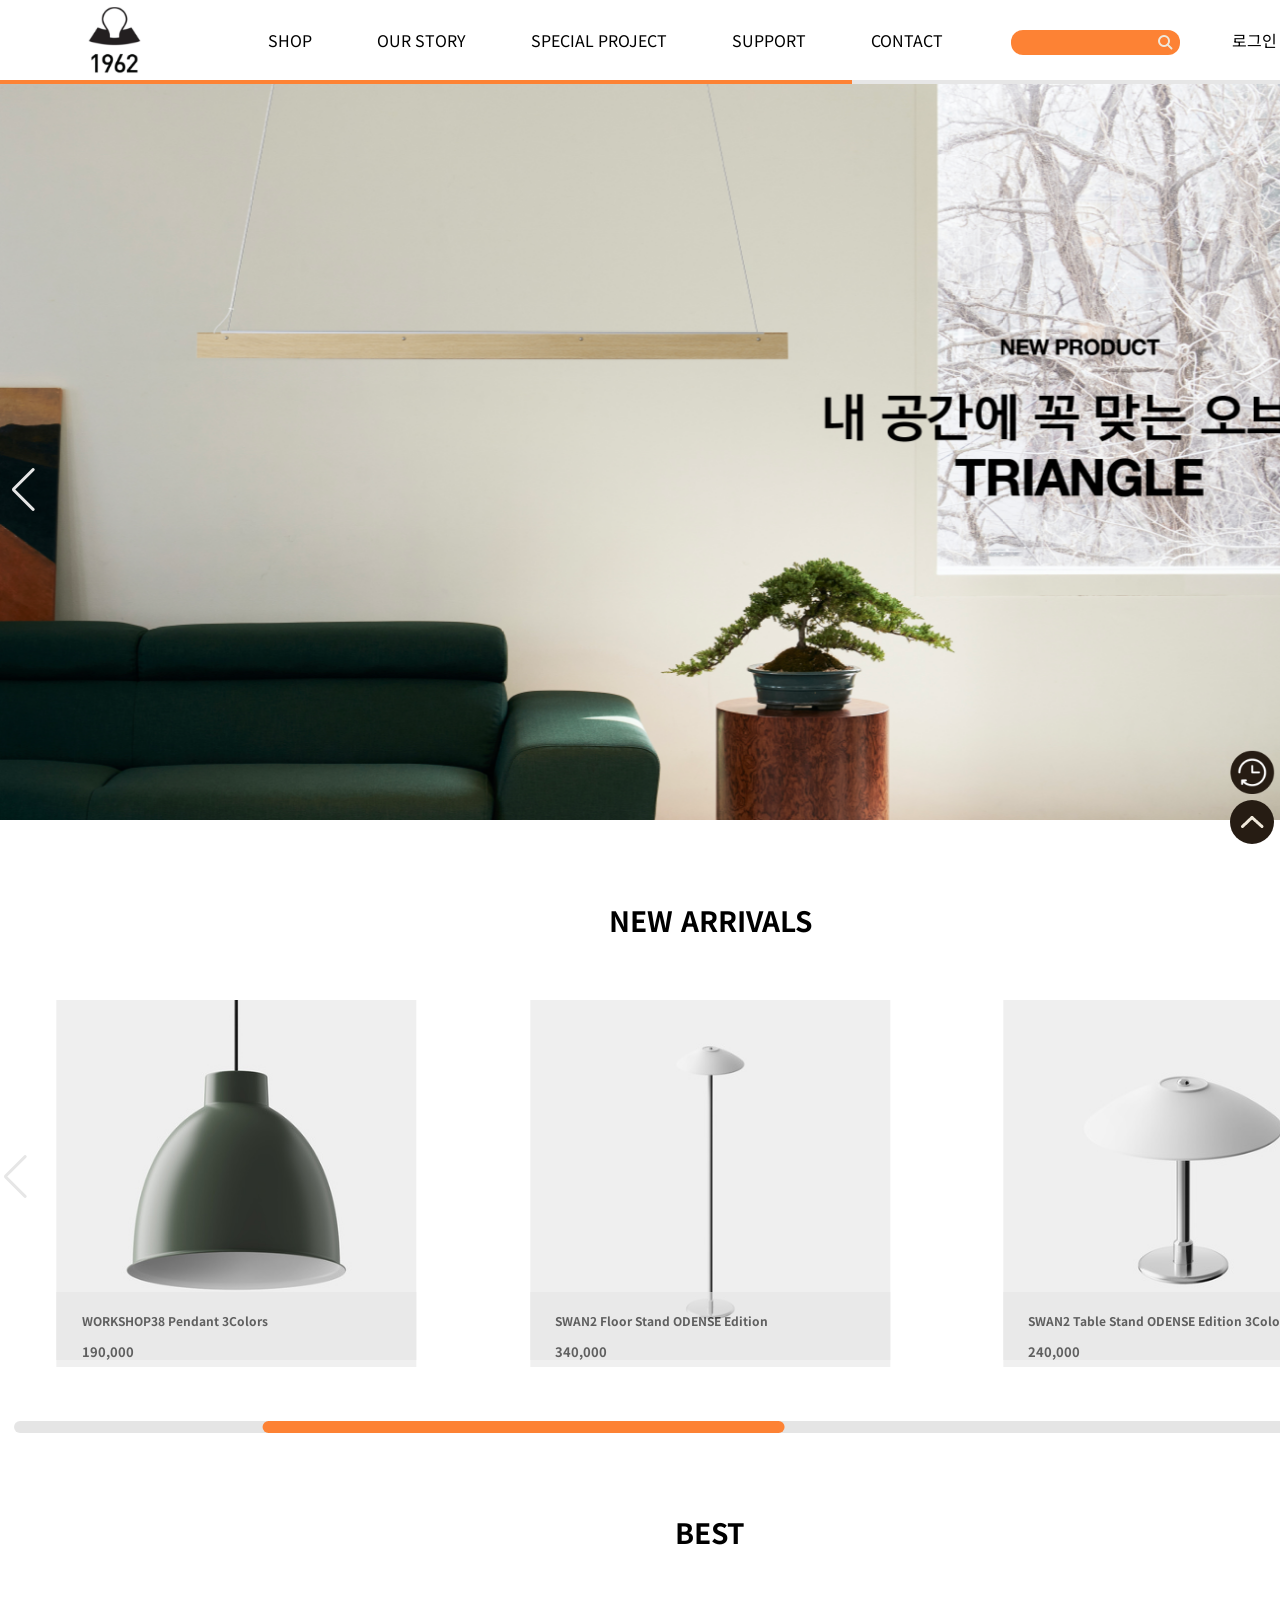
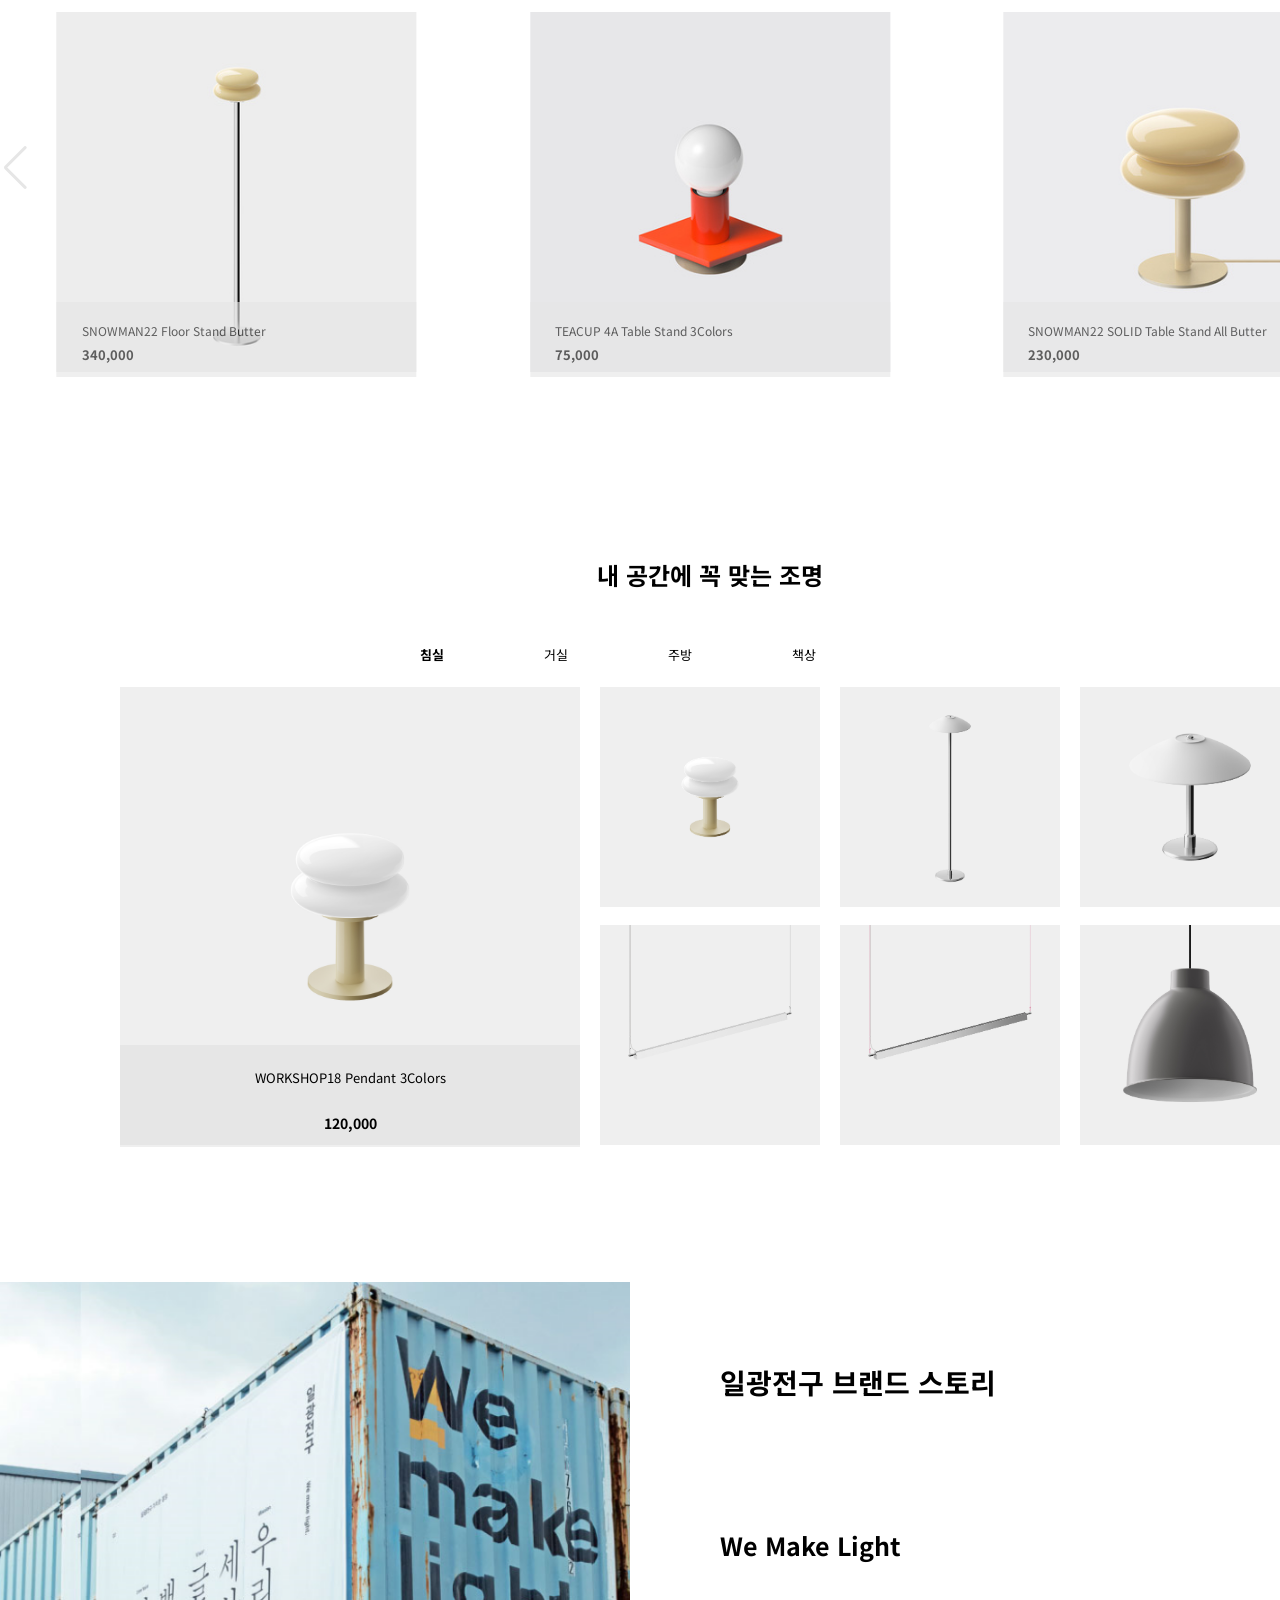
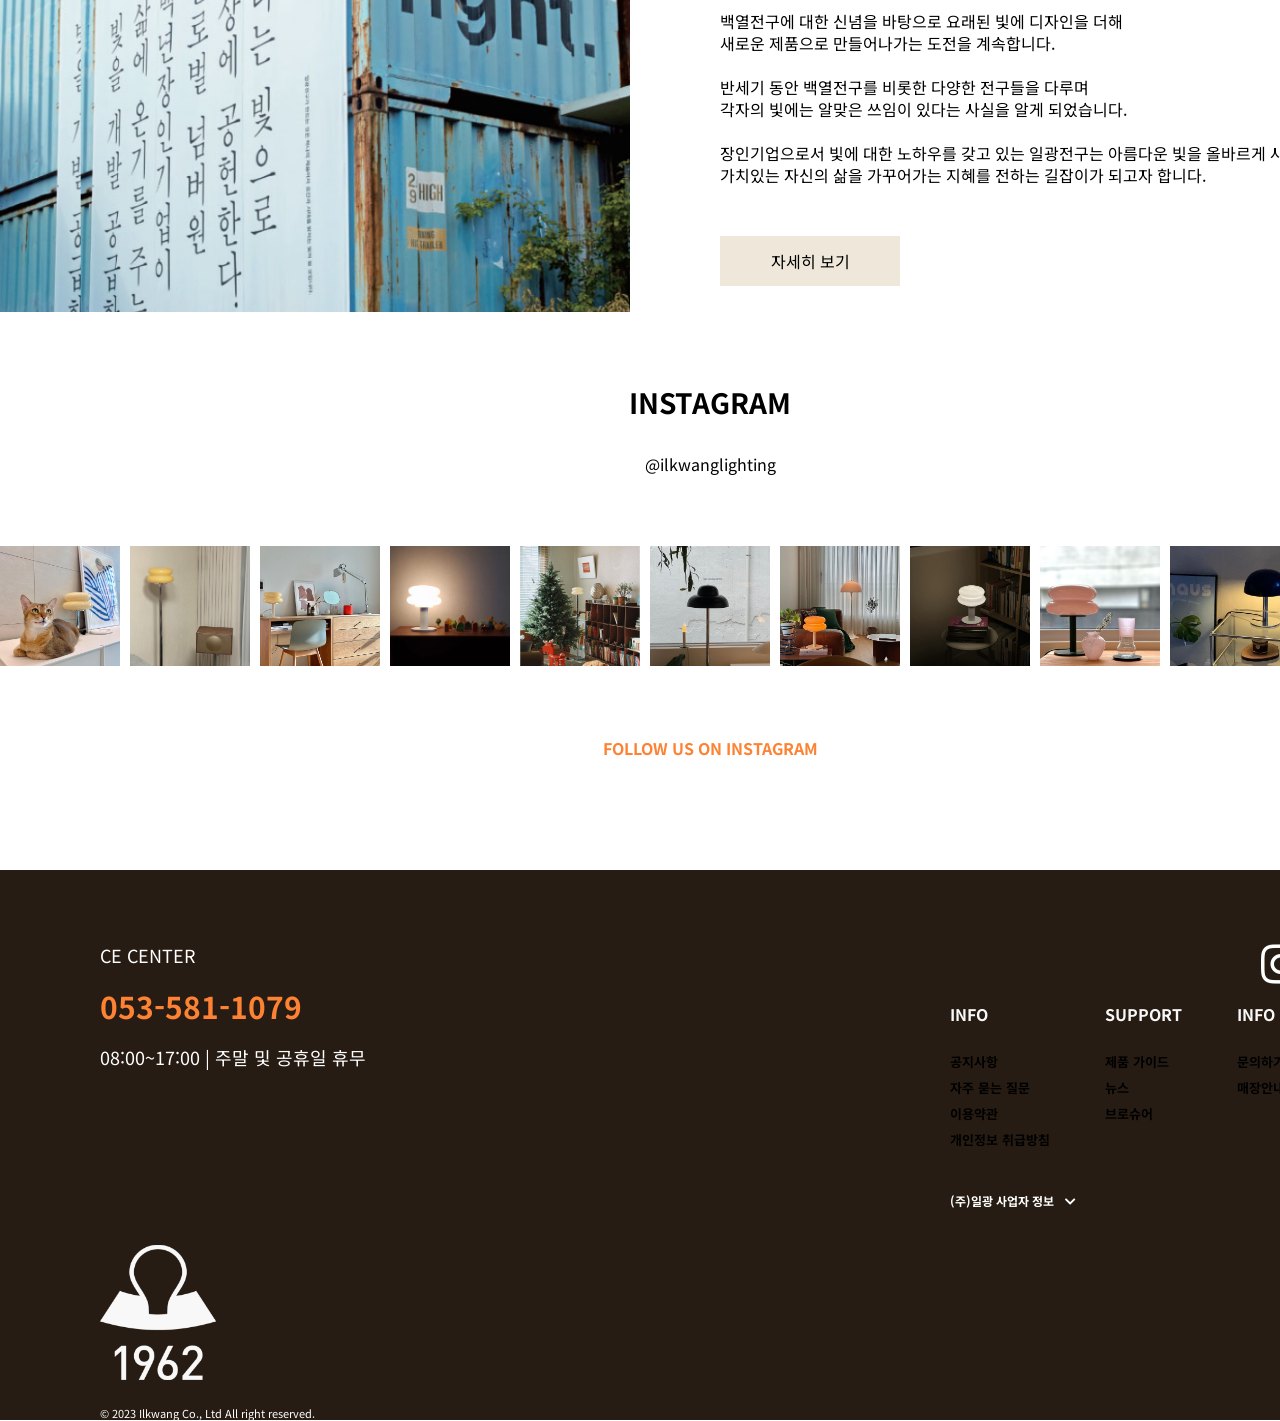
==== index.html @ 8e86c4be "23/05/24" ====
<!DOCTYPE html>
<html lang="ko">
  <head>
    <meta charset="UTF-8" />
    <meta http-equiv="X-UA-Compatible" content="IE=edge" />
    <meta name="viewport" content="width=device-width, initial-scale=1.0" />
    <title>일광전구 - 메인</title>
    <link
      rel="shortcut icon"
      href="./images/logo_favicon.png"
      type="image/x-icon"
    />
    <script src="./js/jquery-3.6.4.min.js"></script>
    <link rel="stylesheet" href="./scss/main.css" />
    <link
      rel="stylesheet"
      href="https://cdnjs.cloudflare.com/ajax/libs/font-awesome/5.9.0/css/all.min.css"
    />
    <link rel="preconnect" href="https://fonts.googleapis.com" />
    <link rel="preconnect" href="https://fonts.gstatic.com" crossorigin />
    <link rel="preconnect" href="https://fonts.googleapis.com" />
    <link rel="preconnect" href="https://fonts.gstatic.com" crossorigin />
    <link
      href="https://fonts.googleapis.com/css2?family=Noto+Sans+KR:wght@100;300;400;500;700;900&family=Noto+Serif:ital,wght@0,400;0,700;1,400;1,700&family=Poppins:ital,wght@0,100;0,200;0,300;0,400;0,500;0,600;0,700;0,800;0,900;1,100;1,200;1,300;1,400;1,500;1,600;1,700;1,800;1,900&display=swap"
      rel="stylesheet"
    />

    <!--css 초기화-->
    <link
      rel="stylesheet"
      href="https://cdn.jsdelivr.net/npm/reset-css@5.0.1/reset.min.css"
    />

    <!-- SWIPER 외부 라이브러리 연결-->
    <link
      rel="stylesheet"
      href="https://cdn.jsdelivr.net/npm/swiper@9/swiper-bundle.min.css"
    />

    <script src="https://cdn.jsdelivr.net/npm/swiper@9/swiper-bundle.min.js"></script>

    <!--google material icon 사용
  class="material-icons"-->
    <link
      rel="stylesheet"
      href="http://fonts.googleapis.com/icon?family=Material+Icons"
    />

    <!-- main.css 연결 -->
    <link rel="stylesheet" href="./scss/main.css" />
    <!-- main.js 연결 -->
    <script src="./js/main.js" defer></script>
    <script src="./js/swiper.js" defer></script>
    <!-- Swiper JS -->
    <script src="https://cdn.jsdelivr.net/npm/swiper@9/swiper-bundle.min.js"></script>
  </head>

  <body>
    <header class="header">
      <div class="wrap">
        <div class="logo">
          <a href="index.html"><img src="./images/logo.png" alt="logo" /></a>
        </div>
        <!--logo-->
        <div class="gnb popins">
          <ul class="shop">
            <li><a href="./sub.html">SHOP</a>
              <ul class="shop_menu">
                <li class="first_li"><a href="#">NEW</a><a href="#">IK IDEA</a></li>
                <li><a href="#">IK 테이블 스탠드</a></li>
                <li><a href="#">IK 플로어 스탠드</a></li>
                <li><a href="#">IK 팬던트</a></li>
                <li><a href="#">클래식전구</a></li>
                <li><a href="#">장식용전구</a></li>
                <li><a href="#">삼파장전구</a></li>
                <li><a href="#">가드닝전구</a></li>
                <li><a href="#">할로겐전구</a></li>
                <li><a href="#">산업용전구</a></li>
                <li><a href="#">크립톤전구</a></li>
                <li><a href="#">LED전구</a></li>
              </ul>
            </li>
            <li><a href="./detail.html">OUR STORY</a></li>
            <li><a href="#">SPECIAL PROJECT</a></li>
            <li><a href="#">SUPPORT</a></li>
            <li><a href="#">CONTACT</a></li>
          </ul>
        </div>
        <!--gnb-->
        <div class="header_right">
          <div class="search">
            <input type="search" />
            <a href="#"><img src="./images/search.png" alt="" /></a>
          </div>
          <div class="login">
            <a href="./login.html">로그인</a>
          </div>

          <div class="join"><a href="./terms.html">회원가입</a></div>
        </div>
        <!--header_right-->
      </div>
      <!--wrap-->
    </header>
    <!--header-->
    <!--스와이퍼 사용법 블로그 
     https://shadesign.tistory.com/entry/swiper-slide-%EC%B4%9D%EC%A0%95%EB%A6%AC%EC%82%AC%EC%9A%A9%EB%B2%95-%EC%A0%81%EC%9A%A9-%EC%98%B5%EC%85%98 -->

    <div class="visual_main swiper mySwiper">
      <div class="swiper-wrapper">
        <div class="swiper-slide">
          <img src="./images/visual_main_01.jpg" alt="visual_main_01" />
        </div>
        <div class="swiper-slide">
          <img src="./images/visual_main_02.jpg" alt="visual_main_02" />
        </div>
        <div class="swiper-slide">
          <img src="./images/visual_main_03.jpg" alt="visual_main_03" />
        </div>
        <div class="swiper-slide">
          <img src="./images/visual_main_04.jpg" alt="visual_main_04" />
        </div>
        <div class="swiper-slide">
          <img src="./images/visual_main_05.jpg" alt="visual_main_05" />
        </div>
      </div>
      <div class="swiper-button-next"></div>
      <div class="swiper-button-prev"></div>
      <div class="swiper-pagination"></div>
    </div>
    <!--visual_main-->

    <!-- 수와이퍼예시
    https://ktsmemo.cafe24.com/s/SwiperJS/362 -->
    <!-- 스와이퍼 데모
    https://swiperjs.com/demos -->

    <div class="new swiper mySwiper">
      <h1>NEW ARRIVALS</h1>
      <div class="swiper-wrapper">
        <div class="swiper-slide">
          <a href="#">
            <img src="./images/new01.jpg" alt="new01" />
            <div>
              <p>WORKSHOP18 Pendant 3Colors</p>
              <b>120,000</b>
            </div>
          </a>
        </div>
        <div class="swiper-slide">
          <a href="#">
            <img src="./images/new02.jpg" alt="new02" />
            <div>
              <p>WORKSHOP28 Pendant 3Colors</p>
              <b>150,000</b>
            </div>
          </a>
        </div>
        <div class="swiper-slide">
          <a href="#">
            <img src="./images/new03.jpg" alt="new03" />
            <div>
              <p>WORKSHOP38 Pendant 3Colors</p>
              <b>190,000</b>
            </div>
          </a>
        </div>
        <div class="swiper-slide">
          <a href="#">
            <img src="./images/new04.jpg" alt="new04" />
            <div>
              <p>SWAN2 Floor Stand ODENSE Edition</p>
              <b>340,000</b>
            </div>
          </a>
        </div>
        <div class="swiper-slide">
          <a href="#">
            <img src="./images/new05.jpg" alt="new05.jpg" />
            <div>
              <p>SWAN2 Table Stand ODENSE Edition 3Colors</p>
              <b>240,000</b>
            </div>
          </a>
        </div>
        <div class="swiper-slide">
          <a href="#">
            <img src="./images/new06.jpg" alt="new06.jpg" />
            <div>
              <p>PINOCCHIO120 B Pendant 3Colors</p>
              <b>280,000</b>
            </div>
          </a>
        </div>
        <div class="swiper-slide">
          <a href="#">
            <img src="./images/new07.jpg" alt="new07.jpg" />
            <div>
              <p>PINOCCHIO120 A Pendant 3Colors</p>
              <b>290,000</b>
            </div>
          </a>
        </div>
        <div class="swiper-slide">
          <a href="#">
            <img src="./images/new08.jpg" alt="new08.jpg" />
            <div>
              <p>SNOWMAN15 Portable Stand 3Colors</p>
              <b>110,000</b>
            </div>
          </a>
        </div>
      </div>
      <div class="swiper-button-next"></div>
      <div class="swiper-button-prev"></div>
      <div class="swiper-scrollbar"></div>
    </div>
    <!--new swiper-->

    <div class="best swiper mySwiper">
      <h1>BEST</h1>
      <div class="swiper-wrapper">
        <div class="swiper-slide">
          <a href="#">
            <img src="./images/best01.jpg" alt="best01" />
            <div>
              <p>SNOWMAN15 Portable Stand 3Colors</p>
              <b>110,000</b>
            </div>
          </a>
        </div>
        <div class="swiper-slide">
          <a href="#">
            <img src="./images/best02.jpg" alt="best02" />
            <div>
              <p>SNOWMAN22 Table Stand Butter</p>
              <b>220,000</b>
            </div>
          </a>
        </div>
        <div class="swiper-slide">
          <a href="#">
            <img src="./images/best03.jpg" alt="best03" />
            <div>
              <p>SNOWMAN22 Floor Stand Butter</p>
              <b> 340,000</b>
            </div>
          </a>
        </div>
        <div class="swiper-slide">
          <a href="#">
            <img src="./images/best04.jpg" alt="best04" />
            <div>
              <p>TEACUP 4A Table Stand 3Colors</p>
              <b>75,000</b>
            </div>
          </a>
        </div>
        <div class="swiper-slide">
          <a href="#">
            <img src="./images/best05.jpg" alt="best05" />
            <div>
              <p>SNOWMAN22 SOLID Table Stand All Butter</p>
              <b>230,000</b>
            </div>
          </a>
        </div>
        <div class="swiper-slide">
          <a href="#">
            <img src="./images/best06.jpg" alt="best06" />
            <div>
              <p>SNOWMAN22 Table Stand 2Colors</p>
              <b>220,000</b>
            </div>
          </a>
        </div>
        <div class="swiper-slide">
          <a href="#">
            <img src="./images/best07.jpg" alt="best07" />
            <div>
              <p>CANDLE9 Table Stand 5Colors</p>
              <b>55,000</b>
            </div>
          </a>
        </div>
        <div class="swiper-slide">
          <a href="#">
            <img src="./images/best08.jpg" alt="best08" />
            <div>
              <p>ACORN22 Table Stand 5Colors</p>
              <b>160,000</b>
            </div>
          </a>
        </div>
      </div>
      <div class="swiper-button-next"></div>
      <div class="swiper-button-prev"></div>
    </div>
    <!--best swiper-->

    <div class="issue_contents">
      <h1>내 공간에 꼭 맞는 조명</h1>
      <div class="issue_tab">
        <ul class="issue_list">
          <li class=" area is_on_issue">
            <a href="#issue_tab1" class="issue_btn">침실</a>
            <div id="issue_tab1" class="issue_cont">
              <div class="bedroom">
                <input type="radio" id="bedroom_01" name="bedroom" checked />
                <input type="radio" id="bedroom_02" name="bedroom" />
                <input type="radio" id="bedroom_03" name="bedroom" />
                <input type="radio" id="bedroom_04" name="bedroom" />
                <input type="radio" id="bedroom_05" name="bedroom" />
                <input type="radio" id="bedroom_06" name="bedroom" />
                <div class="image_wrap">
                  <div class="area_product">
                    <a href="#!">
                      <img
                        src="./images/sub_01.jpg"
                        alt=""
                        class="bedroom_01"
                      />
                      <div>
                        <p>WORKSHOP18 Pendant 3Colors</p>
                        <b>120,000</b>
                      </div>
                    </a>
                  </div>
                  <div class="area_product">
                    <a href="!none">
                      <img
                        src="./images/sub_02.jpg"
                        alt=""
                        class="bedroom_02"
                      />
                      <div>
                        <p>WORKSHOP18 Pendant 3Colors</p>
                        <b>120,000</b>
                      </div>
                    </a>
                  </div>
                  <div class="area_product">
                    <a href="!none">
                      <img
                        src="./images/sub_03.jpg"
                        alt=""
                        class="bedroom_03"
                      />
                      <div>
                        <p>WORKSHOP18 Pendant 3Colors</p>
                        <b>120,000</b>
                      </div>
                    </a>
                  </div>
                  <div class="area_product">
                    <a href="!none">
                      <img
                        src="./images/sub_04.jpg"
                        alt=""
                        class="bedroom_04"
                      />
                      <div>
                        <p>WORKSHOP18 Pendant 3Colors</p>
                        <b>120,000</b>
                      </div>
                    </a>
                  </div>
                  <div class="area_product">
                    <a href="!none">
                      <img
                        src="./images/sub_05.jpg"
                        alt=""
                        class="bedroom_05"
                      />
                      <div>
                        <p>WORKSHOP18 Pendant 3Colors</p>
                        <b>120,000</b>
                      </div>
                    </a>
                  </div>
                  <div class="area_product">
                    <a href="!none">
                      <img
                        src="./images/sub_06.jpg"
                        alt=""
                        class="bedroom_06"
                      />
                      <div>
                        <p>WORKSHOP18 Pendant 3Colors</p>
                        <b>120,000</b>
                      </div>
                    </a>
                  </div>
                </div>
                <!--image_wrap-->
                <div class="label_wrap">
                  <label for="bedroom_01"
                    ><img src="./images/sub_01.jpg" alt=""
                  /></label>
                  <label for="bedroom_02"
                    ><img src="./images/sub_02.jpg" alt=""
                  /></label>
                  <label for="bedroom_03"
                    ><img src="./images/sub_03.jpg" alt=""
                  /></label>
                  <label for="bedroom_04"
                    ><img src="./images/sub_04.jpg" alt=""
                  /></label>
                  <label for="bedroom_05"
                    ><img src="./images/sub_05.jpg" alt=""
                  /></label>
                  <label for="bedroom_06"
                    ><img src="./images/sub_06.jpg" alt=""
                  /></label>
                </div>
                <!--label_wrap-->
              </div>
              <!--bedroom-->
            </div>
          </li>
          <li class="area">
            <a href="#issue_tab2" class="issue_btn">거실</a>
            <div id="issue_tab2" class="issue_cont">
              <div class="livingroom">
                <input
                  type="radio"
                  id="livingroom_01"
                  name="livingroom"
                  checked
                />
                <input type="radio" id="livingroom_02" name="livingroom" />
                <input type="radio" id="livingroom_03" name="livingroom" />
                <input type="radio" id="livingroom_04" name="livingroom" />
                <input type="radio" id="livingroom_05" name="livingroom" />
                <input type="radio" id="livingroom_06" name="livingroom" />
                <div class="image_wrap">
                  <div class="area_product">
                    <a href="#!">
                      <img
                        src="./images/sub_01.jpg"
                        alt=""
                        class="livingroom_01"
                      />
                      <div>
                        <p>WORKSHOP18 Pendant 3Colors</p>
                        <b>120,000</b>
                      </div>
                    </a>
                  </div>
                  <div class="area_product">
                    <a href="!none">
                      <img
                        src="./images/sub_02.jpg"
                        alt=""
                        class="livingroom_02"
                      />
                      <div>
                        <p>WORKSHOP18 Pendant 3Colors</p>
                        <b>120,000</b>
                      </div>
                    </a>
                  </div>
                  <div class="area_product">
                    <a href="!none">
                      <img
                        src="./images/sub_03.jpg"
                        alt=""
                        class="livingroom_03"
                      />
                      <div>
                        <p>WORKSHOP18 Pendant 3Colors</p>
                        <b>120,000</b>
                      </div>
                    </a>
                  </div>
                  <div class="area_product">
                    <a href="!none">
                      <img
                        src="./images/sub_04.jpg"
                        alt=""
                        class="livingroom_04"
                      />
                      <div>
                        <p>WORKSHOP18 Pendant 3Colors</p>
                        <b>120,000</b>
                      </div>
                    </a>
                  </div>
                  <div class="area_product">
                    <a href="!none">
                      <img
                        src="./images/sub_05.jpg"
                        alt=""
                        class="livingroom_05"
                      />
                      <div>
                        <p>WORKSHOP18 Pendant 3Colors</p>
                        <b>120,000</b>
                      </div>
                    </a>
                  </div>
                  <div class="area_product">
                    <a href="!none">
                      <img
                        src="./images/sub_06.jpg"
                        alt=""
                        class="livingroom_06"
                      />
                      <div>
                        <p>WORKSHOP18 Pendant 3Colors</p>
                        <b>120,000</b>
                      </div>
                    </a>
                  </div>
                </div>
                <!--image_wrap-->
                <div class="label_wrap">
                  <label for="livingroom_01"
                    ><img src="./images/sub_01.jpg" alt=""
                  /></label>
                  <label for="livingroom_02"
                    ><img src="./images/sub_02.jpg" alt=""
                  /></label>
                  <label for="livingroom_03"
                    ><img src="./images/sub_03.jpg" alt=""
                  /></label>
                  <label for="livingroom_04"
                    ><img src="./images/sub_04.jpg" alt=""
                  /></label>
                  <label for="livingroom_05"
                    ><img src="./images/sub_05.jpg" alt=""
                  /></label>
                  <label for="livingroom_06"
                    ><img src="./images/sub_06.jpg" alt=""
                  /></label>
                </div>
                <!--label_wrap-->
              </div>
              <!--livingroom-->
            </div>
          </li>
          <li class="area">
            <a href="#issue_tab3" class="issue_btn">주방</a>
            <div id="issue_tab3" class="issue_cont">
              <div class="dinningroom">
                <input
                  type="radio"
                  id="dinningroom_01"
                  name="dinningroom"
                  checked
                />
                <input type="radio" id="dinningroom_02" name="dinningroom" />
                <input type="radio" id="dinningroom_03" name="dinningroom" />
                <input type="radio" id="dinningroom_04" name="dinningroom" />
                <input type="radio" id="dinningroom_05" name="dinningroom" />
                <input type="radio" id="dinningroom_06" name="dinningroom" />
                <div class="image_wrap">
                  <div class="area_product">
                    <a href="!none">
                      <img
                        src="./images/sub_01.jpg"
                        alt=""
                        class="dinningroom_01"
                      />
                      <div>
                        <p>WORKSHOP18 Pendant 3Colors</p>
                        <b>120,000</b>
                      </div>
                    </a>
                  </div>
                  <div class="area_product">
                    <a href="!none">
                      <img
                        src="./images/sub_02.jpg"
                        alt=""
                        class="dinningroom_02"
                      />
                      <div>
                        <p>WORKSHOP18 Pendant 3Colors</p>
                        <b>120,000</b>
                      </div>
                    </a>
                  </div>
                  <div class="area_product">
                    <a href="!none">
                      <img
                        src="./images/sub_03.jpg"
                        alt=""
                        class="dinningroom_03"
                      />
                      <div>
                        <p>WORKSHOP18 Pendant 3Colors</p>
                        <b>120,000</b>
                      </div>
                    </a>
                  </div>
                  <div class="area_product">
                    <a href="!none">
                      <img
                        src="./images/sub_04.jpg"
                        alt=""
                        class="dinningroom_04"
                      />
                      <div>
                        <p>WORKSHOP18 Pendant 3Colors</p>
                        <b>120,000</b>
                      </div>
                    </a>
                  </div>
                  <div class="area_product">
                    <a href="!none">
                      <img
                        src="./images/sub_05.jpg"
                        alt=""
                        class="dinningroom_06"
                      />
                      <div>
                        <p>WORKSHOP18 Pendant 3Colors</p>
                        <b>120,000</b>
                      </div>
                    </a>
                  </div>
                  <div class="area_product">
                    <a href="!none">
                      <img
                        src="./images/sub_06.jpg"
                        alt=""
                        class="dinningroom_05"
                      />
                      <div>
                        <p>WORKSHOP18 Pendant 3Colors</p>
                        <b>120,000</b>
                      </div>
                    </a>
                  </div>
                </div>
                <!--image_wrap-->
                <div class="label_wrap">
                  <label for="dinningroom_01"
                    ><img src="./images/sub_01.jpg" alt=""
                  /></label>
                  <label for="dinningroom_02"
                    ><img src="./images/sub_02.jpg" alt=""
                  /></label>
                  <label for="dinningroom_03"
                    ><img src="./images/sub_03.jpg" alt=""
                  /></label>
                  <label for="dinningroom_04"
                    ><img src="./images/sub_04.jpg" alt=""
                  /></label>
                  <label for="dinningroom_05"
                    ><img src="./images/sub_05.jpg" alt=""
                  /></label>
                  <label for="dinningroom_06"
                    ><img src="./images/sub_06.jpg" alt=""
                  /></label>
                </div>
                <!--label_wrap-->
              </div>
              <!--dinningroom-->
            </div>
          </li>
          <li class="area">
            <a href="#issue_tab4" class="issue_btn">책상</a>
            <div id="issue_tab4" class="issue_cont">
              <div class="desk">
                <input type="radio" id="desk_01" name="desk" checked />
                <input type="radio" id="desk_02" name="desk" />
                <input type="radio" id="desk_03" name="desk" />
                <input type="radio" id="desk_04" name="desk" />
                <input type="radio" id="desk_05" name="desk" />
                <input type="radio" id="desk_06" name="desk" />
                <div class="image_wrap">
                  <div class="area_product">
                    <a href="!none">
                      <img src="./images/sub_01.jpg" alt="" class="desk_01" />
                      <div>
                        <p>WORKSHOP18 Pendant 3Colors</p>
                        <b>120,000</b>
                      </div>
                    </a>
                  </div>
                  <div class="area_product">
                    <a href="!none">
                      <img src="./images/sub_02.jpg" alt="" class="desk_02" />
                      <div>
                        <p>WORKSHOP18 Pendant 3Colors</p>
                        <b>120,000</b>
                      </div>
                    </a>
                  </div>
                  <div class="area_product">
                    <a href="!none">
                      <img src="./images/sub_03.jpg" alt="" class="desk_03" />
                      <div>
                        <p>WORKSHOP18 Pendant 3Colors</p>
                        <b>120,000</b>
                      </div>
                    </a>
                  </div>
                  <div class="area_product">
                    <a href="!none">
                      <img src="./images/sub_04.jpg" alt="" class="desk_04" />
                      <div>
                        <p>WORKSHOP18 Pendant 3Colors</p>
                        <b>120,000</b>
                      </div>
                    </a>
                  </div>
                  <div class="area_product">
                    <a href="!none">
                      <img src="./images/sub_05.jpg" alt="" class="desk_06" />
                      <div>
                        <p>WORKSHOP18 Pendant 3Colors</p>
                        <b>120,000</b>
                      </div>
                    </a>
                  </div>
                  <div class="area_product">
                    <a href="!none">
                      <img src="./images/sub_06.jpg" alt="" class="desk_05" />
                      <div>
                        <p>WORKSHOP18 Pendant 3Colors</p>
                        <b>120,000</b>
                      </div>
                    </a>
                  </div>
                </div>
                <!--image_wrap-->
                <div class="label_wrap">
                  <label for="desk_01"
                    ><img src="./images/sub_01.jpg" alt=""
                  /></label>
                  <label for="desk_02"
                    ><img src="./images/sub_02.jpg" alt=""
                  /></label>
                  <label for="desk_03"
                    ><img src="./images/sub_03.jpg" alt=""
                  /></label>
                  <label for="desk_04"
                    ><img src="./images/sub_04.jpg" alt=""
                  /></label>
                  <label for="desk_05"
                    ><img src="./images/sub_05.jpg" alt=""
                  /></label>
                  <label for="desk_06"
                    ><img src="./images/sub_06.jpg" alt=""
                  /></label>
                </div>
                <!--label_wrap-->
              </div>
              <!--desk-->
            </div>
          </li>
        </ul>
      </div>
    </div>
    <!--issue_contents-->
    <div class="brand_story">
      <div class="brand_story_image">
        <img src="./images/brand_story02.png" alt="" />
      </div>
      <!--brand_story_image-->
      <div class="brand_story_text">
        <h1>일광전구 브랜드 스토리</h1>
        <h2 class="popins">We Make Light</h2>
        <p>
          백열전구에 대한 신념을 바탕으로 요래된 빛에 디자인을 더해<br />
          새로운 제품으로 만들어나가는 도전을 계속합니다. <br />
          <br />
          반세기 동안 백열전구를 비롯한 다양한 전구들을 다루며 <br />
          각자의 빛에는 알맞은 쓰임이 있다는 사실을 알게 되었습니다. <br />
          <br />
          장인기업으로서 빛에 대한 노하우를 갖고 있는 일광전구는 아름다운 빛을
          올바르게 사용하며 <br />
          가치있는 자신의 삶을 가꾸어가는 지혜를 전하는 길잡이가 되고자 합니다.
        </p>
        <div class="more" _btn><a href="#">자세히 보기</a></div>
      </div>
    </div>
    <!--brand_story-->
    <div class="instagram">
      <h1 class="popins">INSTAGRAM</h1>
      <a href="https://instagram.com/ilkwanglighting?igshid=MzRlODBiNWFlZA==">
        <p class="serif">@ilkwanglighting</p>
      </a>
      <div class="instagram_rolling">
        <div class="instagram_wrap">
          <!-- 배너표시영역 -->
          <div class="rolling-list">
            <!-- 원본배너 -->
            <ul>
              <li>
                <div class="image-wrap">
                  <a
                    href="https://www.instagram.com/p/CsXv-pNrsTX/?igshid=MTc4MmM1YmI2Ng=="
                    ><img src="./images/insta01.png" alt=""
                  /></a>
                </div>
              </li>
              <li>
                <div class="image-wrap">
                  <a
                    href="https://www.instagram.com/p/CldJoliJRid/?igshid=MTc4MmM1YmI2Ng=="
                    ><img src="./images/insta02.png" alt=""
                  /></a>
                </div>
              </li>
              <li>
                <div class="image-wrap">
                  <a
                    href="https://www.instagram.com/p/CpfTXErrIxH/?igshid=MTc4MmM1YmI2Ng=="
                    ><img src="./images/insta03.png" alt=""
                  /></a>
                </div>
              </li>
              <li>
                <div class="image-wrap">
                  <a
                    href="https://www.instagram.com/p/Cru-YkIOkRE/?igshid=MTc4MmM1YmI2Ng=="
                    ><img src="./images/insta04.png" alt=""
                  /></a>
                </div>
              </li>
              <li>
                <div class="image-wrap">
                  <a
                    href="https://www.instagram.com/p/CnBFgM6Pabl/?igshid=MTc4MmM1YmI2Ng=="
                    ><img src="./images/insta05.png" alt=""
                  /></a>
                </div>
              </li>
              <li>
                <div class="image-wrap">
                  <a
                    href="https://www.instagram.com/p/CsOT--sy64G/?igshid=MTc4MmM1YmI2Ng=="
                    ><img src="./images/insta06.png" alt=""
                  /></a>
                </div>
              </li>
              <li>
                <div class="image-wrap">
                  <a
                    href="https://www.instagram.com/p/CrDrr59r7E1/?igshid=MTc4MmM1YmI2Ng=="
                    ><img src="./images/insta07.png" alt=""
                  /></a>
                </div>
              </li>
              <li>
                <div class="image-wrap">
                  <a
                    href="https://www.instagram.com/p/CpUzag5pWwE/?igshid=MTc4MmM1YmI2Ng=="
                    ><img src="./images/insta08.png" alt=""
                  /></a>
                </div>
              </li>
              <li>
                <div class="image-wrap">
                  <a
                    href="https://www.instagram.com/p/CqnP-bnJnIt/?igshid=MTc4MmM1YmI2Ng=="
                    ><img src="./images/insta09.png" alt=""
                  /></a>
                </div>
              </li>
              <li>
                <div class="image-wrap">
                  <a
                    href="https://www.instagram.com/p/CZJwQ_RpR7J/?igshid=MTc4MmM1YmI2Ng=="
                    ><img src="./images/insta10.png" alt=""
                  /></a>
                </div>
              </li>
            </ul>
          </div>
        </div>
      </div>
      <!--instagram_rolling-->
      <a href="https://instagram.com/ilkwanglighting?igshid=MzRlODBiNWFlZA==">
        <h2 class="serif">FOLLOW US ON INSTAGRAM</h2>
      </a>
    </div>
    <!--instagram-->
    <div class="quick">
      <div class="shopping_history">
        <input type="checkbox" id="history_btn" checked />
        <label for="history_btn"
          ><img src="./images/history.png" alt="history"
        /></label>
        <div class="history_list">
          <h3>SHOOPPING HISTORY</h3>
          <p>TODAY</p>
          <div>
            <img src="" alt="" />
            <div>
              <p>상품명</p>
              <b>가격</b>
            </div>
            <div class="delete_select">X</div>
          </div>
          <div>
            <img src="" alt="" />
            <div>
              <p>상품명</p>
              <b>가격</b>
            </div>
            <div class="delete_select">X</div>
          </div>
          <div>
            <img src="" alt="" />
            <div>
              <p>상품명</p>
              <b>가격</b>
            </div>
            <div class="delete_select">X</div>
          </div>
          <div class="delete_all">전체삭제</div>
        </div>
        <!--shopping_history-->
      </div>
      <div class="top_btn">
        <a href="#"><img src="./images/top.png" alt="top" /></a>
      </div>
    </div>
    <!--quick-->
    <footer class="footer">
      <div class="footer_left">
        <p>CE CENTER</p>
        <strong>053-581-1079</strong>
        <p>08:00~17:00 | 주말 및 공휴일 휴무</p>
        <div class="footer_logo">
          <img src="./images/logo_white.png" alt="" />
        </div>
        <div class="copyright">© 2023 Ilkwang Co., Ltd All right reserved.</div>
      </div>
      <!--footer_left-->
      <div class="footer_right">
        <div class="footer_instagram"><i class="fab fa-instagram"></i></div>
        <div class="footer_right_middle">
          <div class="footer_info">
            <ul>
              <li><a href="#!">INFO</a></li>
              <li><a href="#!">공지사항</a></li>
              <li><a href="#!">자주 묻는 질문</a></li>
              <li><a href="#!">이용약관</a></li>
              <li><a href="#!">개인정보 취급방침</a></li>
            </ul>
          </div>
          <!--footer_info-->
          <div class="footer_support">
            <ul>
              <li><a href="#!">SUPPORT</a></li>
              <li><a href="#">제품 가이드</a></li>
              <li><a href="#">뉴스</a></li>
              <li><a href="#">브로슈어</a></li>
            </ul>
          </div>
          <!--footer_support-->
          <div class="footer_contact">
            <ul>
              <li><a href="#!"> INFO</a></li>
              <li><a href="#">문의하기</a></li>
              <li><a href="#">매장안내</a></li>
            </ul>
          </div>
          <!--footer_contact-->
        </div>
        <!--footer_right_middle-->
        <div class="business_info">
          <input type="checkbox" id="business_info_btn" checked />
          <label for="business_info_btn" class="business_info_open_btn"
            >(주)일광 사업자 정보 <i class="fas fa-chevron-down"></i
          ></label>
          <label for="business_info_btn" class="business_info_close_btn"
            >(주)일광 사업자 정보 <i class="fas fa-chevron-up"></i
          ></label>
          <div class="business_info_detail">
            <div class="detail_first">
              <p>일광로틱</p>
              <p class="bar"></p>
              <p>대표 김홍도</p>
              <p class="bar"></p>
              <p>사업자등록번호 510-05-40260</p>
              <p><a href="#">[사업자정보확인]</a></p>
            </div>
            <!--detail_first-->
            <div class="detail_second">
              <p>통신판매신고번호 2013-경북성주-34호</p>
            </div>
            <!--detail_second-->
            <div class="detail_third">
              <p>경상북도 성주군 선남면 문방1길 1</p>
              <p class="bar"></p>
              <p>전화 053-581-1079</p>
            </div>
            <!--detail_third-->
            <div class="detail_fourth">
              <p>팩스 053-581-6122</p>
              <p class="bar"></p>

              <p>개인정보책임자 김홍도</p>
            </div>
            <!--detail_fourth-->
          </div>
          <!--business_info_detail-->
        </div>
        <!--business info-->
      </div>
      <!--footer_right-->
    </footer>
    <!--footer-->
  </body>
</html>
---- scss/main.css ----
* {
  margin: 0;
  padding: 0;
}

li {
  list-style: none;
}

a {
  text-decoration: none;
  color: black;
}

body {
  font-family: "Noto Sans KR", sans-serif;
}

/* font-family: 'Noto Sans KR', sans-serif;
  font-family: 'Noto Serif', serif;
  font-family: 'Poppins', sans-serif; */
.header {
  width: 1420px;
  margin: 0 auto;
}
.header .wrap {
  overflow: hidden;
  justify-content: space-around;
  display: flex;
  height: 80px;
  line-height: 80px;
}
.header .wrap .logo {
  width: 220px;
  text-align: center;
}
.header .wrap .logo img {
  width: 80px;
  height: 80px;
}
.header .wrap .gnb {
  width: 740px;
}
.header .wrap .gnb ul {
  display: flex;
  justify-content: space-around;
}
.header .wrap .gnb ul.shop {
  position: relative;
}
.header .wrap .gnb ul.shop ul.shop_menu {
  display: none;
}
.header .wrap .gnb ul.shop ul.shop_menu li {
  height: 68px;
}
.header .wrap .gnb ul.shop ul.shop_menu .li.first_li {
  height: 72px;
  display: flex;
}
.header .wrap .gnb ul.shop:hover .shop_menu {
  position: absolute;
  top: 80px;
  left: 0;
  display: block;
  z-index: 100;
}
.header .wrap .header_right {
  display: flex;
  justify-content: space-around;
  width: 430px;
}
.header .wrap .header_right .search {
  position: relative;
}
.header .wrap .header_right .search input {
  height: 25px;
  border: none;
  border-radius: 12px;
  background-color: #fd8234;
}
.header .wrap .header_right .search a {
  position: absolute;
  right: 7px;
  top: 3px;
}
.visual_main.swiper {
  width: 1420px;
  height: 820px;
}
.visual_main.swiper .swiper-slide {
  text-align: center;
  font-size: 18px;
  background: #fff;
  display: flex;
  justify-content: center;
  align-items: center;
  height: calc(100% - 80px);
}
.visual_main.swiper .swiper-slide img {
  display: block;
  width: 100%;
  height: 100%;
  -o-object-fit: cover;
     object-fit: cover;
}
.visual_main.swiper .swiper-horizontal > .swiper-pagination-progressbar,
.visual_main.swiper .swiper-pagination-progressbar.swiper-pagination-horizontal,
.visual_main.swiper .swiper-pagination-progressbar.swiper-pagination-vertical.swiper-pagination-progressbar-opposite,
.visual_main.swiper .swiper-vertical > .swiper-pagination-progressbar.swiper-pagination-progressbar-opposite {
  width: 1420px;
  height: 4px;
  left: 0;
  top: 0;
  background-color: #e6e6e6;
}
.visual_main.swiper .swiper-pagination-progressbar .swiper-pagination-progressbar-fill {
  background-color: #fd8234;
}
.visual_main.swiper .swiper-button-next,
.visual_main.swiper .swiper-rtl .swiper-button-prev,
.visual_main.swiper .swiper-button-prev,
.visual_main.swiper .swiper-rtl .swiper-button-next {
  color: #e6e6e6;
}

.new.swiper {
  width: 1420px;
  margin: 0 auto;
  position: relative;
  box-sizing: border-box;
  margin-bottom: 75px;
}
.new.swiper h1 {
  width: 1420px;
  text-align: center;
  margin-bottom: 60px;
  font-size: 28px;
  font-weight: bold;
}
.new.swiper .swiper-wrapper {
  margin-bottom: 70px;
}
.new.swiper .swiper-wrapper .swiper-slide {
  position: relative;
  width: 360px;
  display: flex;
  justify-content: center;
  align-items: center;
  font-size: 24px;
  font-weight: bold;
}
.new.swiper .swiper-wrapper .swiper-slide a img {
  width: 360px;
}
.new.swiper .swiper-wrapper .swiper-slide a div {
  position: absolute;
  bottom: 0;
  opacity: 0.6;
  padding: 20px 25px;
  width: 360px;
  height: 75px;
  background-color: #e6e6e6;
  box-sizing: border-box;
}
.new.swiper .swiper-wrapper .swiper-slide a div p {
  font-size: 12px;
}
.new.swiper .swiper-wrapper .swiper-slide a div b {
  font-size: 13px;
}
.new.swiper .swiper-button-next,
.new.swiper .swiper-rtl .swiper-button-prev,
.new.swiper .swiper-button-prev,
.new.swiper .swiper-rtl .swiper-button-next {
  color: #e6e6e6;
  width: 60px;
  height: 60px;
}
.new.swiper .swiper-button-prev,
.new.swiper .swiper-rtl .swiper-button-next {
  left: -15px;
}
.new.swiper .swiper-button-next,
.new.swiper .swiper-rtl .swiper-button-prev {
  right: -15px;
}
.new.swiper .swiper-scrollbar-drag {
  background-color: #fd8234;
}
.new.swiper .horizontal > .swiper-scrollbar,
.new.swiper .swiper-scrollbar.swiper-scrollbar-horizontal {
  height: 12px;
}

.best.swiper {
  width: 1420px;
  height: 100%;
  margin: 0 auto;
  padding-bottom: 30px;
  box-sizing: border-box;
  margin-bottom: 75px;
}
.best.swiper h1 {
  width: 1420px;
  text-align: center;
  margin-bottom: 60px;
  font-size: 28px;
  font-weight: bold;
}
.best.swiper .swiper-button-next,
.best.swiper .swiper-rtl .swiper-button-prev,
.best.swiper .swiper-button-prev,
.best.swiper .swiper-rtl .swiper-button-next {
  color: #e6e6e6;
  width: 60px;
  height: 60px;
}
.best.swiper .swiper-button-prev,
.best.swiper .swiper-rtl .swiper-button-next {
  left: -15px;
}
.best.swiper .swiper-button-next,
.best.swiper .swiper-rtl .swiper-button-prev {
  right: -15px;
}
.best.swiper .swiper-slide {
  width: 360px;
  font-size: 18px;
  background: #fff;
  display: flex;
  justify-content: center;
}
.best.swiper .swiper-slide a img {
  width: 360px;
}
.best.swiper .swiper-slide a div {
  position: absolute;
  bottom: 0;
  opacity: 0.6;
  padding: 20px 25px;
  width: 360px;
  height: 75px;
  background-color: #e6e6e6;
  box-sizing: border-box;
}
.best.swiper .swiper-slide a div p {
  font-size: 12px;
}
.best.swiper .swiper-slide a div b {
  font-size: 13px;
}
.best.swiper .swiper-button-next,
.best.swiper .swiper-rtl .swiper-button-prev,
.best.swiper .swiper-button-prev,
.best.swiper .swiper-rtl .swiper-button-next {
  color: #e6e6e6;
  width: 60px;
  height: 60px;
}
.best.swiper .swiper-button-prev,
.best.swiper .swiper-rtl .swiper-button-next {
  left: -15px;
}
.best.swiper .swiper-button-next,
.best.swiper .swiper-rtl .swiper-button-prev {
  right: -15px;
}

.issue_contents {
  margin: 0 auto;
  margin-bottom: 50px;
  text-align: center;
  width: 1420px;
  height: 750px;
  padding: 75px 120px;
  box-sizing: border-box;
}
.issue_contents h1 {
  font-size: 24px;
  font-weight: bold;
  margin-bottom: 30px;
  text-align: center;
}
.issue_contents .issue_tab {
  position: relative;
  height: 525px;
  width: 1180px;
  margin: 0 auto;
}
.issue_contents .issue_tab .issue_list {
  overflow: hidden;
  line-height: 45px;
  width: 630px;
  margin: 0 auto;
  box-sizing: border-box;
}
.issue_contents .issue_tab .issue_list .area {
  float: left;
  margin-bottom: 10px;
}
.issue_contents .issue_tab .issue_list .area .issue_btn {
  display: block;
  margin-right: 50px;
  padding: 10px 25px;
  box-sizing: border-box;
}
.issue_contents .issue_tab .issue_list .area .issue_btn:last-child {
  margin-right: 0;
}
.issue_contents .issue_tab .issue_list .area .issue_cont {
  display: none;
  position: absolute;
  left: 0;
  color: #fff;
  text-align: center;
  width: 1180px;
  height: 458px;
  margin: 0 auto;
}
.issue_contents .issue_tab .issue_list .area .issue_cont .bedroom #bedroom_01:checked ~ .image_wrap .bedroom_01,
.issue_contents .issue_tab .issue_list .area .issue_cont .bedroom #livingroom_01:checked ~ .image_wrap .livingroom_01,
.issue_contents .issue_tab .issue_list .area .issue_cont .bedroom #dinningroom_01:checked ~ .image_wrap .dinningroom_01,
.issue_contents .issue_tab .issue_list .area .issue_cont .bedroom #desk_01:checked ~ .image_wrap .desk_01,
.issue_contents .issue_tab .issue_list .area .issue_cont .livingroom #bedroom_01:checked ~ .image_wrap .bedroom_01,
.issue_contents .issue_tab .issue_list .area .issue_cont .livingroom #livingroom_01:checked ~ .image_wrap .livingroom_01,
.issue_contents .issue_tab .issue_list .area .issue_cont .livingroom #dinningroom_01:checked ~ .image_wrap .dinningroom_01,
.issue_contents .issue_tab .issue_list .area .issue_cont .livingroom #desk_01:checked ~ .image_wrap .desk_01,
.issue_contents .issue_tab .issue_list .area .issue_cont .dinningroom #bedroom_01:checked ~ .image_wrap .bedroom_01,
.issue_contents .issue_tab .issue_list .area .issue_cont .dinningroom #livingroom_01:checked ~ .image_wrap .livingroom_01,
.issue_contents .issue_tab .issue_list .area .issue_cont .dinningroom #dinningroom_01:checked ~ .image_wrap .dinningroom_01,
.issue_contents .issue_tab .issue_list .area .issue_cont .dinningroom #desk_01:checked ~ .image_wrap .desk_01,
.issue_contents .issue_tab .issue_list .area .issue_cont .desk #bedroom_01:checked ~ .image_wrap .bedroom_01,
.issue_contents .issue_tab .issue_list .area .issue_cont .desk #livingroom_01:checked ~ .image_wrap .livingroom_01,
.issue_contents .issue_tab .issue_list .area .issue_cont .desk #dinningroom_01:checked ~ .image_wrap .dinningroom_01,
.issue_contents .issue_tab .issue_list .area .issue_cont .desk #desk_01:checked ~ .image_wrap .desk_01 {
  display: block;
}
.issue_contents .issue_tab .issue_list .area .issue_cont .bedroom #bedroom_02:checked ~ .image_wrap .bedroom_02,
.issue_contents .issue_tab .issue_list .area .issue_cont .bedroom #livingroom_02:checked ~ .image_wrap .livingroom_02,
.issue_contents .issue_tab .issue_list .area .issue_cont .bedroom #dinningroom_02:checked ~ .image_wrap .dinningroom_02,
.issue_contents .issue_tab .issue_list .area .issue_cont .bedroom #desk_02:checked ~ .image_wrap .desk_02,
.issue_contents .issue_tab .issue_list .area .issue_cont .livingroom #bedroom_02:checked ~ .image_wrap .bedroom_02,
.issue_contents .issue_tab .issue_list .area .issue_cont .livingroom #livingroom_02:checked ~ .image_wrap .livingroom_02,
.issue_contents .issue_tab .issue_list .area .issue_cont .livingroom #dinningroom_02:checked ~ .image_wrap .dinningroom_02,
.issue_contents .issue_tab .issue_list .area .issue_cont .livingroom #desk_02:checked ~ .image_wrap .desk_02,
.issue_contents .issue_tab .issue_list .area .issue_cont .dinningroom #bedroom_02:checked ~ .image_wrap .bedroom_02,
.issue_contents .issue_tab .issue_list .area .issue_cont .dinningroom #livingroom_02:checked ~ .image_wrap .livingroom_02,
.issue_contents .issue_tab .issue_list .area .issue_cont .dinningroom #dinningroom_02:checked ~ .image_wrap .dinningroom_02,
.issue_contents .issue_tab .issue_list .area .issue_cont .dinningroom #desk_02:checked ~ .image_wrap .desk_02,
.issue_contents .issue_tab .issue_list .area .issue_cont .desk #bedroom_02:checked ~ .image_wrap .bedroom_02,
.issue_contents .issue_tab .issue_list .area .issue_cont .desk #livingroom_02:checked ~ .image_wrap .livingroom_02,
.issue_contents .issue_tab .issue_list .area .issue_cont .desk #dinningroom_02:checked ~ .image_wrap .dinningroom_02,
.issue_contents .issue_tab .issue_list .area .issue_cont .desk #desk_02:checked ~ .image_wrap .desk_02 {
  display: block;
}
.issue_contents .issue_tab .issue_list .area .issue_cont .bedroom #bedroom_03:checked ~ .image_wrap .bedroom_03,
.issue_contents .issue_tab .issue_list .area .issue_cont .bedroom #livingroom_03:checked ~ .image_wrap .livingroom_03,
.issue_contents .issue_tab .issue_list .area .issue_cont .bedroom #dinningroom_03:checked ~ .image_wrap .dinningroom_03,
.issue_contents .issue_tab .issue_list .area .issue_cont .bedroom #desk_03:checked ~ .image_wrap .desk_03,
.issue_contents .issue_tab .issue_list .area .issue_cont .livingroom #bedroom_03:checked ~ .image_wrap .bedroom_03,
.issue_contents .issue_tab .issue_list .area .issue_cont .livingroom #livingroom_03:checked ~ .image_wrap .livingroom_03,
.issue_contents .issue_tab .issue_list .area .issue_cont .livingroom #dinningroom_03:checked ~ .image_wrap .dinningroom_03,
.issue_contents .issue_tab .issue_list .area .issue_cont .livingroom #desk_03:checked ~ .image_wrap .desk_03,
.issue_contents .issue_tab .issue_list .area .issue_cont .dinningroom #bedroom_03:checked ~ .image_wrap .bedroom_03,
.issue_contents .issue_tab .issue_list .area .issue_cont .dinningroom #livingroom_03:checked ~ .image_wrap .livingroom_03,
.issue_contents .issue_tab .issue_list .area .issue_cont .dinningroom #dinningroom_03:checked ~ .image_wrap .dinningroom_03,
.issue_contents .issue_tab .issue_list .area .issue_cont .dinningroom #desk_03:checked ~ .image_wrap .desk_03,
.issue_contents .issue_tab .issue_list .area .issue_cont .desk #bedroom_03:checked ~ .image_wrap .bedroom_03,
.issue_contents .issue_tab .issue_list .area .issue_cont .desk #livingroom_03:checked ~ .image_wrap .livingroom_03,
.issue_contents .issue_tab .issue_list .area .issue_cont .desk #dinningroom_03:checked ~ .image_wrap .dinningroom_03,
.issue_contents .issue_tab .issue_list .area .issue_cont .desk #desk_03:checked ~ .image_wrap .desk_03 {
  display: block;
}
.issue_contents .issue_tab .issue_list .area .issue_cont .bedroom #bedroom_04:checked ~ .image_wrap .bedroom_04,
.issue_contents .issue_tab .issue_list .area .issue_cont .bedroom #livingroom_04:checked ~ .image_wrap .livingroom_04,
.issue_contents .issue_tab .issue_list .area .issue_cont .bedroom #dinningroom_04:checked ~ .image_wrap .dinningroom_04,
.issue_contents .issue_tab .issue_list .area .issue_cont .bedroom #desk_04:checked ~ .image_wrap .desk_04,
.issue_contents .issue_tab .issue_list .area .issue_cont .livingroom #bedroom_04:checked ~ .image_wrap .bedroom_04,
.issue_contents .issue_tab .issue_list .area .issue_cont .livingroom #livingroom_04:checked ~ .image_wrap .livingroom_04,
.issue_contents .issue_tab .issue_list .area .issue_cont .livingroom #dinningroom_04:checked ~ .image_wrap .dinningroom_04,
.issue_contents .issue_tab .issue_list .area .issue_cont .livingroom #desk_04:checked ~ .image_wrap .desk_04,
.issue_contents .issue_tab .issue_list .area .issue_cont .dinningroom #bedroom_04:checked ~ .image_wrap .bedroom_04,
.issue_contents .issue_tab .issue_list .area .issue_cont .dinningroom #livingroom_04:checked ~ .image_wrap .livingroom_04,
.issue_contents .issue_tab .issue_list .area .issue_cont .dinningroom #dinningroom_04:checked ~ .image_wrap .dinningroom_04,
.issue_contents .issue_tab .issue_list .area .issue_cont .dinningroom #desk_04:checked ~ .image_wrap .desk_04,
.issue_contents .issue_tab .issue_list .area .issue_cont .desk #bedroom_04:checked ~ .image_wrap .bedroom_04,
.issue_contents .issue_tab .issue_list .area .issue_cont .desk #livingroom_04:checked ~ .image_wrap .livingroom_04,
.issue_contents .issue_tab .issue_list .area .issue_cont .desk #dinningroom_04:checked ~ .image_wrap .dinningroom_04,
.issue_contents .issue_tab .issue_list .area .issue_cont .desk #desk_04:checked ~ .image_wrap .desk_04 {
  display: block;
}
.issue_contents .issue_tab .issue_list .area .issue_cont .bedroom #bedroom_05:checked ~ .image_wrap .bedroom_05,
.issue_contents .issue_tab .issue_list .area .issue_cont .bedroom #livingroom_05:checked ~ .image_wrap .livingroom_05,
.issue_contents .issue_tab .issue_list .area .issue_cont .bedroom #dinningroom_05:checked ~ .image_wrap .dinningroom_05,
.issue_contents .issue_tab .issue_list .area .issue_cont .bedroom #desk_05:checked ~ .image_wrap .desk_05,
.issue_contents .issue_tab .issue_list .area .issue_cont .livingroom #bedroom_05:checked ~ .image_wrap .bedroom_05,
.issue_contents .issue_tab .issue_list .area .issue_cont .livingroom #livingroom_05:checked ~ .image_wrap .livingroom_05,
.issue_contents .issue_tab .issue_list .area .issue_cont .livingroom #dinningroom_05:checked ~ .image_wrap .dinningroom_05,
.issue_contents .issue_tab .issue_list .area .issue_cont .livingroom #desk_05:checked ~ .image_wrap .desk_05,
.issue_contents .issue_tab .issue_list .area .issue_cont .dinningroom #bedroom_05:checked ~ .image_wrap .bedroom_05,
.issue_contents .issue_tab .issue_list .area .issue_cont .dinningroom #livingroom_05:checked ~ .image_wrap .livingroom_05,
.issue_contents .issue_tab .issue_list .area .issue_cont .dinningroom #dinningroom_05:checked ~ .image_wrap .dinningroom_05,
.issue_contents .issue_tab .issue_list .area .issue_cont .dinningroom #desk_05:checked ~ .image_wrap .desk_05,
.issue_contents .issue_tab .issue_list .area .issue_cont .desk #bedroom_05:checked ~ .image_wrap .bedroom_05,
.issue_contents .issue_tab .issue_list .area .issue_cont .desk #livingroom_05:checked ~ .image_wrap .livingroom_05,
.issue_contents .issue_tab .issue_list .area .issue_cont .desk #dinningroom_05:checked ~ .image_wrap .dinningroom_05,
.issue_contents .issue_tab .issue_list .area .issue_cont .desk #desk_05:checked ~ .image_wrap .desk_05 {
  display: block;
}
.issue_contents .issue_tab .issue_list .area .issue_cont .bedroom #bedroom_06:checked ~ .image_wrap .bedroom_06,
.issue_contents .issue_tab .issue_list .area .issue_cont .bedroom #livingroom_06:checked ~ .image_wrap .livingroom_06,
.issue_contents .issue_tab .issue_list .area .issue_cont .bedroom #dinningroom_06:checked ~ .image_wrap .dinningroom_06,
.issue_contents .issue_tab .issue_list .area .issue_cont .bedroom #desk_06:checked ~ .image_wrap .desk_06,
.issue_contents .issue_tab .issue_list .area .issue_cont .livingroom #bedroom_06:checked ~ .image_wrap .bedroom_06,
.issue_contents .issue_tab .issue_list .area .issue_cont .livingroom #livingroom_06:checked ~ .image_wrap .livingroom_06,
.issue_contents .issue_tab .issue_list .area .issue_cont .livingroom #dinningroom_06:checked ~ .image_wrap .dinningroom_06,
.issue_contents .issue_tab .issue_list .area .issue_cont .livingroom #desk_06:checked ~ .image_wrap .desk_06,
.issue_contents .issue_tab .issue_list .area .issue_cont .dinningroom #bedroom_06:checked ~ .image_wrap .bedroom_06,
.issue_contents .issue_tab .issue_list .area .issue_cont .dinningroom #livingroom_06:checked ~ .image_wrap .livingroom_06,
.issue_contents .issue_tab .issue_list .area .issue_cont .dinningroom #dinningroom_06:checked ~ .image_wrap .dinningroom_06,
.issue_contents .issue_tab .issue_list .area .issue_cont .dinningroom #desk_06:checked ~ .image_wrap .desk_06,
.issue_contents .issue_tab .issue_list .area .issue_cont .desk #bedroom_06:checked ~ .image_wrap .bedroom_06,
.issue_contents .issue_tab .issue_list .area .issue_cont .desk #livingroom_06:checked ~ .image_wrap .livingroom_06,
.issue_contents .issue_tab .issue_list .area .issue_cont .desk #dinningroom_06:checked ~ .image_wrap .dinningroom_06,
.issue_contents .issue_tab .issue_list .area .issue_cont .desk #desk_06:checked ~ .image_wrap .desk_06 {
  display: block;
}
.issue_contents .issue_tab .issue_list .area .issue_cont .bedroom input,
.issue_contents .issue_tab .issue_list .area .issue_cont .livingroom input,
.issue_contents .issue_tab .issue_list .area .issue_cont .dinningroom input,
.issue_contents .issue_tab .issue_list .area .issue_cont .desk input {
  display: none;
}
.issue_contents .issue_tab .issue_list .area .issue_cont .bedroom .image_wrap,
.issue_contents .issue_tab .issue_list .area .issue_cont .livingroom .image_wrap,
.issue_contents .issue_tab .issue_list .area .issue_cont .dinningroom .image_wrap,
.issue_contents .issue_tab .issue_list .area .issue_cont .desk .image_wrap {
  position: relative;
  float: left;
  left: 0;
  top: 0;
  width: 460px;
  height: 458px;
  margin-right: 20px;
}
.issue_contents .issue_tab .issue_list .area .issue_cont .bedroom .image_wrap .area_product a img,
.issue_contents .issue_tab .issue_list .area .issue_cont .livingroom .image_wrap .area_product a img,
.issue_contents .issue_tab .issue_list .area .issue_cont .dinningroom .image_wrap .area_product a img,
.issue_contents .issue_tab .issue_list .area .issue_cont .desk .image_wrap .area_product a img {
  width: 100%;
}
.issue_contents .issue_tab .issue_list .area .issue_cont .bedroom .image_wrap .area_product a div,
.issue_contents .issue_tab .issue_list .area .issue_cont .livingroom .image_wrap .area_product a div,
.issue_contents .issue_tab .issue_list .area .issue_cont .dinningroom .image_wrap .area_product a div,
.issue_contents .issue_tab .issue_list .area .issue_cont .desk .image_wrap .area_product a div {
  position: absolute;
  bottom: 0;
  opacity: 0.6;
  padding: 10px;
  width: 100%;
  height: 100px;
  background-color: #e6e6e6;
  box-sizing: border-box;
}
.issue_contents .issue_tab .issue_list .area .issue_cont .bedroom .image_wrap .area_product a div p,
.issue_contents .issue_tab .issue_list .area .issue_cont .livingroom .image_wrap .area_product a div p,
.issue_contents .issue_tab .issue_list .area .issue_cont .dinningroom .image_wrap .area_product a div p,
.issue_contents .issue_tab .issue_list .area .issue_cont .desk .image_wrap .area_product a div p {
  font-size: 13px;
}
.issue_contents .issue_tab .issue_list .area .issue_cont .bedroom .image_wrap .area_product a div b,
.issue_contents .issue_tab .issue_list .area .issue_cont .livingroom .image_wrap .area_product a div b,
.issue_contents .issue_tab .issue_list .area .issue_cont .dinningroom .image_wrap .area_product a div b,
.issue_contents .issue_tab .issue_list .area .issue_cont .desk .image_wrap .area_product a div b {
  font-size: 14px;
}
.issue_contents .issue_tab .issue_list .area .issue_cont .bedroom .image_wrap img,
.issue_contents .issue_tab .issue_list .area .issue_cont .livingroom .image_wrap img,
.issue_contents .issue_tab .issue_list .area .issue_cont .dinningroom .image_wrap img,
.issue_contents .issue_tab .issue_list .area .issue_cont .desk .image_wrap img {
  position: absolute;
  width: 100%;
  display: none;
}
.issue_contents .issue_tab .issue_list .area .issue_cont .bedroom .label_wrap,
.issue_contents .issue_tab .issue_list .area .issue_cont .livingroom .label_wrap,
.issue_contents .issue_tab .issue_list .area .issue_cont .dinningroom .label_wrap,
.issue_contents .issue_tab .issue_list .area .issue_cont .desk .label_wrap {
  float: left;
  display: flex;
  flex-wrap: wrap;
  width: 700px;
  height: 458px;
  align-content: space-between;
}
.issue_contents .issue_tab .issue_list .area .issue_cont .bedroom .label_wrap label,
.issue_contents .issue_tab .issue_list .area .issue_cont .livingroom .label_wrap label,
.issue_contents .issue_tab .issue_list .area .issue_cont .dinningroom .label_wrap label,
.issue_contents .issue_tab .issue_list .area .issue_cont .desk .label_wrap label {
  width: 220px;
  height: 220px;
  margin-right: 20px;
}
.issue_contents .issue_tab .issue_list .area .issue_cont .bedroom .label_wrap label img,
.issue_contents .issue_tab .issue_list .area .issue_cont .livingroom .label_wrap label img,
.issue_contents .issue_tab .issue_list .area .issue_cont .dinningroom .label_wrap label img,
.issue_contents .issue_tab .issue_list .area .issue_cont .desk .label_wrap label img {
  width: 100%;
}
.issue_contents .issue_tab .issue_list .area .issue_cont .bedroom .label_wrap label:nth-child(3n),
.issue_contents .issue_tab .issue_list .area .issue_cont .livingroom .label_wrap label:nth-child(3n),
.issue_contents .issue_tab .issue_list .area .issue_cont .dinningroom .label_wrap label:nth-child(3n),
.issue_contents .issue_tab .issue_list .area .issue_cont .desk .label_wrap label:nth-child(3n) {
  margin-right: 0;
}
.issue_contents .issue_tab .issue_list .area.is_on_issue {
  border-bottom: 5px solid #fd8234;
  box-sizing: border-box;
}
.issue_contents .issue_tab .issue_list .area.is_on_issue .btn {
  font-weight: bold;
}
.issue_contents .issue_tab .issue_list .area.is_on_issue .cont {
  display: block;
}
.issue_contents .issue_tab .issue_list .area.is_on_issue .cont img {
  width: 100%;
}
.issue_contents .issue_tab .issue_list .issue_btn {
  font-size: 13px;
}
.issue_contents .issue_tab .issue_list .area.is_on_issue .issue_btn {
  font-weight: bold;
}
.issue_contents .issue_tab .issue_list .area.is_on_issue .issue_cont {
  display: block;
}

.brand_story {
  margin: 0 auto;
  width: 1420px;
  height: 700px;
  display: flex;
}
.brand_story .brand_story_image {
  margin-right: 20px;
  width: 700px;
}
.brand_story .brand_story_image img {
  width: 100%;
}
.brand_story .brand_story_text {
  margin: 80px 70px;
  width: 700px;
}
.brand_story .brand_story_text h1 {
  font-size: 28px;
  font-weight: bold;
  margin-bottom: 125px;
}
.brand_story .brand_story_text h2 {
  font-size: 25px;
  font-weight: bold;
  margin-bottom: 47px;
}
.brand_story .brand_story_text p {
  font-size: 16px;
  line-height: 22px;
  margin-bottom: 50px;
}
.brand_story .brand_story_text .more {
  width: 180px;
  height: 50px;
  text-align: center;
  line-height: 50px;
  background-color: #efe8da;
}
.brand_story .brand_story_text .more a {
  display: block;
}
.brand_story .brand_story_text .more:hover {
  background-color: #261c13;
}
.brand_story .brand_story_text .more:hover a {
  color: white;
}

.instagram {
  width: 1420px;
  margin: 0 auto;
  margin-bottom: 110px;
  text-align: center;
}
.instagram h1 {
  font-size: 28px;
  margin-bottom: 30px;
}
.instagram a p {
  font-size: 16px;
  margin-bottom: 70px;
}
.instagram a h2 {
  font-size: 16px;
  color: #fd8234;
}
.instagram .instagram_rolling {
  margin-bottom: 70px;
}
.instagram .instagram_wrap {
  display: flex;
  overflow: hidden;
}
.instagram .instagram_wrap .rolling-list ul {
  display: flex;
}
.instagram .instagram_wrap .rolling-list ul li .image-wrap {
  width: 120px;
  height: 120px;
  flex-shrink: 0;
  margin-right: 10px;
}
.instagram .instagram_wrap .rolling-list ul li .image-wrap a > img {
  width: 100%;
}
.instagram .rolling-list.original {
  animation: rollingleft1 30s linear infinite;
}
.instagram .rolling-list.clone {
  animation: rollingleft2 30s linear infinite;
}
@keyframes rollingleft1 {
  0% {
    transform: translateX(0);
  }
  50% {
    transform: translateX(-100%);
  }
  50.01% {
    transform: translateX(100%);
  }
  100% {
    transform: translateX(0);
  }
}
@keyframes rollingleft2 {
  0% {
    transition: translateX(0);
  }
  100% {
    transform: translateX(-200%);
  }
}

.quick {
  width: 50px;
  height: 100px;
  position: fixed;
  right: 0;
  bottom: 50px;
  z-index: 100;
}
.quick .shopping_history #history_btn {
  display: none;
}
.quick .shopping_history #history_btn:checked ~ .history_list {
  display: none;
}
.quick .shopping_history #history_btn ~ .history_list {
  display: block;
}
.quick .history_list {
  background-color: red;
  position: fixed;
  top: 80px;
  right: 0;
  width: 150px;
  height: 300px;
}

.footer {
  width: 1420px;
  margin: 0 auto;
  height: 550px;
  background-color: #261c13;
  color: white;
  padding: 72px 100px;
  box-sizing: border-box;
}
.footer .footer_left {
  float: left;
}
.footer .footer_left h1 {
  font-size: 20px;
  font-weight: bold;
}
.footer .footer_left strong {
  display: inline-block;
  color: #fd8234;
  font-size: 30px;
  font-weight: bold;
  margin: 16px 0;
}
.footer .footer_left p {
  font-size: 18px;
}
.footer .footer_left .footer_logo {
  width: 116px;
  height: 135px;
  margin-top: 175px;
}
.footer .footer_left .footer_logo img {
  width: 100%;
}
.footer .footer_left .copyright {
  margin-top: 25px;
  font-size: 11px;
}
.footer .footer_right {
  float: right;
  margin-bottom: 102px;
}
.footer .footer_right .footer_instagram {
  width: 350px;
  height: 40px;
  margin-bottom: 20px;
}
.footer .footer_right .footer_instagram i {
  display: block;
  font-size: 45px;
  float: right;
}
.footer .footer_right .footer_instagram:hover {
  scale: 1.1;
}
.footer .footer_right .footer_right_middle {
  display: flex;
  width: 350px;
  overflow: hidden;
  margin-bottom: 40px;
}
.footer .footer_right .footer_right_middle div li a {
  font-size: 13px;
  font-weight: bold;
  line-height: 24px;
}
.footer .footer_right .footer_right_middle div li:first-child {
  margin-bottom: 22px;
}
.footer .footer_right .footer_right_middle div li:first-child a {
  color: #f8f8f8;
  font-size: 16px;
  font-weight: bold;
}
.footer .footer_right .footer_right_middle .footer_info {
  float: left;
  margin-right: 55px;
}
.footer .footer_right .footer_right_middle .footer_support {
  margin-right: 55px;
}
.footer .footer_right .business_info {
  width: 370px;
}
.footer .footer_right .business_info #business_info_btn:checked ~ .business_info_open_btn {
  display: block;
}
.footer .footer_right .business_info #business_info_btn:checked ~ .business_info_close_btn {
  display: none;
}
.footer .footer_right .business_info #business_info_btn:checked ~ .business_info_detail {
  display: none;
}
.footer .footer_right .business_info #business_info_btn ~ .business_info_close_btn {
  display: block;
}
.footer .footer_right .business_info #business_info_btn ~ .business_info_open_btn {
  display: none;
}
.footer .footer_right .business_info #business_info_btn ~ .business_info_detail {
  display: block;
}
.footer .footer_right .business_info input {
  display: none;
}
.footer .footer_right .business_info label {
  font-size: 12px;
  font-weight: bold;
  margin-bottom: 15px;
}
.footer .footer_right .business_info label i {
  margin-left: 8px;
}
.footer .footer_right .business_info .business_info_detail {
  width: 350px;
  height: 75px;
  border: 1px solid white;
  padding-left: 8px;
  box-sizing: border-box;
}
.footer .footer_right .business_info .business_info_detail div p {
  font-size: 10px;
  line-height: 17px;
}
.footer .footer_right .business_info .business_info_detail div .bar {
  width: 1px;
  height: 12px;
  background-color: #fff;
  margin: 3px 8px;
  box-sizing: border-box;
}
.footer .footer_right .business_info .business_info_detail .detail_first,
.footer .footer_right .business_info .business_info_detail .detail_third,
.footer .footer_right .business_info .business_info_detail .detail_fourth {
  overflow: hidden;
}
.footer .footer_right .business_info .business_info_detail .detail_first p,
.footer .footer_right .business_info .business_info_detail .detail_third p,
.footer .footer_right .business_info .business_info_detail .detail_fourth p {
  float: left;
}
.footer .footer_right .business_info .business_info_detail .detail_first p a,
.footer .footer_right .business_info .business_info_detail .detail_third p a,
.footer .footer_right .business_info .business_info_detail .detail_fourth p a {
  color: white;
}
.footer .footer_right .business_info .business_info_detail .detail_second {
  margin-bottom: 2px;
}/*# sourceMappingURL=main.css.map */
---- scss/main.css ----
* {
  margin: 0;
  padding: 0;
}

li {
  list-style: none;
}

a {
  text-decoration: none;
  color: black;
}

body {
  font-family: "Noto Sans KR", sans-serif;
}

/* font-family: 'Noto Sans KR', sans-serif;
  font-family: 'Noto Serif', serif;
  font-family: 'Poppins', sans-serif; */
.header {
  width: 1420px;
  margin: 0 auto;
}
.header .wrap {
  overflow: hidden;
  justify-content: space-around;
  display: flex;
  height: 80px;
  line-height: 80px;
}
.header .wrap .logo {
  width: 220px;
  text-align: center;
}
.header .wrap .logo img {
  width: 80px;
  height: 80px;
}
.header .wrap .gnb {
  width: 740px;
}
.header .wrap .gnb ul {
  display: flex;
  justify-content: space-around;
}
.header .wrap .gnb ul.shop {
  position: relative;
}
.header .wrap .gnb ul.shop ul.shop_menu {
  display: none;
}
.header .wrap .gnb ul.shop ul.shop_menu li {
  height: 68px;
}
.header .wrap .gnb ul.shop ul.shop_menu .li.first_li {
  height: 72px;
  display: flex;
}
.header .wrap .gnb ul.shop:hover .shop_menu {
  position: absolute;
  top: 80px;
  left: 0;
  display: block;
  z-index: 100;
}
.header .wrap .header_right {
  display: flex;
  justify-content: space-around;
  width: 430px;
}
.header .wrap .header_right .search {
  position: relative;
}
.header .wrap .header_right .search input {
  height: 25px;
  border: none;
  border-radius: 12px;
  background-color: #fd8234;
}
.header .wrap .header_right .search a {
  position: absolute;
  right: 7px;
  top: 3px;
}
.visual_main.swiper {
  width: 1420px;
  height: 820px;
}
.visual_main.swiper .swiper-slide {
  text-align: center;
  font-size: 18px;
  background: #fff;
  display: flex;
  justify-content: center;
  align-items: center;
  height: calc(100% - 80px);
}
.visual_main.swiper .swiper-slide img {
  display: block;
  width: 100%;
  height: 100%;
  -o-object-fit: cover;
     object-fit: cover;
}
.visual_main.swiper .swiper-horizontal > .swiper-pagination-progressbar,
.visual_main.swiper .swiper-pagination-progressbar.swiper-pagination-horizontal,
.visual_main.swiper .swiper-pagination-progressbar.swiper-pagination-vertical.swiper-pagination-progressbar-opposite,
.visual_main.swiper .swiper-vertical > .swiper-pagination-progressbar.swiper-pagination-progressbar-opposite {
  width: 1420px;
  height: 4px;
  left: 0;
  top: 0;
  background-color: #e6e6e6;
}
.visual_main.swiper .swiper-pagination-progressbar .swiper-pagination-progressbar-fill {
  background-color: #fd8234;
}
.visual_main.swiper .swiper-button-next,
.visual_main.swiper .swiper-rtl .swiper-button-prev,
.visual_main.swiper .swiper-button-prev,
.visual_main.swiper .swiper-rtl .swiper-button-next {
  color: #e6e6e6;
}

.new.swiper {
  width: 1420px;
  margin: 0 auto;
  position: relative;
  box-sizing: border-box;
  margin-bottom: 75px;
}
.new.swiper h1 {
  width: 1420px;
  text-align: center;
  margin-bottom: 60px;
  font-size: 28px;
  font-weight: bold;
}
.new.swiper .swiper-wrapper {
  margin-bottom: 70px;
}
.new.swiper .swiper-wrapper .swiper-slide {
  position: relative;
  width: 360px;
  display: flex;
  justify-content: center;
  align-items: center;
  font-size: 24px;
  font-weight: bold;
}
.new.swiper .swiper-wrapper .swiper-slide a img {
  width: 360px;
}
.new.swiper .swiper-wrapper .swiper-slide a div {
  position: absolute;
  bottom: 0;
  opacity: 0.6;
  padding: 20px 25px;
  width: 360px;
  height: 75px;
  background-color: #e6e6e6;
  box-sizing: border-box;
}
.new.swiper .swiper-wrapper .swiper-slide a div p {
  font-size: 12px;
}
.new.swiper .swiper-wrapper .swiper-slide a div b {
  font-size: 13px;
}
.new.swiper .swiper-button-next,
.new.swiper .swiper-rtl .swiper-button-prev,
.new.swiper .swiper-button-prev,
.new.swiper .swiper-rtl .swiper-button-next {
  color: #e6e6e6;
  width: 60px;
  height: 60px;
}
.new.swiper .swiper-button-prev,
.new.swiper .swiper-rtl .swiper-button-next {
  left: -15px;
}
.new.swiper .swiper-button-next,
.new.swiper .swiper-rtl .swiper-button-prev {
  right: -15px;
}
.new.swiper .swiper-scrollbar-drag {
  background-color: #fd8234;
}
.new.swiper .horizontal > .swiper-scrollbar,
.new.swiper .swiper-scrollbar.swiper-scrollbar-horizontal {
  height: 12px;
}

.best.swiper {
  width: 1420px;
  height: 100%;
  margin: 0 auto;
  padding-bottom: 30px;
  box-sizing: border-box;
  margin-bottom: 75px;
}
.best.swiper h1 {
  width: 1420px;
  text-align: center;
  margin-bottom: 60px;
  font-size: 28px;
  font-weight: bold;
}
.best.swiper .swiper-button-next,
.best.swiper .swiper-rtl .swiper-button-prev,
.best.swiper .swiper-button-prev,
.best.swiper .swiper-rtl .swiper-button-next {
  color: #e6e6e6;
  width: 60px;
  height: 60px;
}
.best.swiper .swiper-button-prev,
.best.swiper .swiper-rtl .swiper-button-next {
  left: -15px;
}
.best.swiper .swiper-button-next,
.best.swiper .swiper-rtl .swiper-button-prev {
  right: -15px;
}
.best.swiper .swiper-slide {
  width: 360px;
  font-size: 18px;
  background: #fff;
  display: flex;
  justify-content: center;
}
.best.swiper .swiper-slide a img {
  width: 360px;
}
.best.swiper .swiper-slide a div {
  position: absolute;
  bottom: 0;
  opacity: 0.6;
  padding: 20px 25px;
  width: 360px;
  height: 75px;
  background-color: #e6e6e6;
  box-sizing: border-box;
}
.best.swiper .swiper-slide a div p {
  font-size: 12px;
}
.best.swiper .swiper-slide a div b {
  font-size: 13px;
}
.best.swiper .swiper-button-next,
.best.swiper .swiper-rtl .swiper-button-prev,
.best.swiper .swiper-button-prev,
.best.swiper .swiper-rtl .swiper-button-next {
  color: #e6e6e6;
  width: 60px;
  height: 60px;
}
.best.swiper .swiper-button-prev,
.best.swiper .swiper-rtl .swiper-button-next {
  left: -15px;
}
.best.swiper .swiper-button-next,
.best.swiper .swiper-rtl .swiper-button-prev {
  right: -15px;
}

.issue_contents {
  margin: 0 auto;
  margin-bottom: 50px;
  text-align: center;
  width: 1420px;
  height: 750px;
  padding: 75px 120px;
  box-sizing: border-box;
}
.issue_contents h1 {
  font-size: 24px;
  font-weight: bold;
  margin-bottom: 30px;
  text-align: center;
}
.issue_contents .issue_tab {
  position: relative;
  height: 525px;
  width: 1180px;
  margin: 0 auto;
}
.issue_contents .issue_tab .issue_list {
  overflow: hidden;
  line-height: 45px;
  width: 630px;
  margin: 0 auto;
  box-sizing: border-box;
}
.issue_contents .issue_tab .issue_list .area {
  float: left;
  margin-bottom: 10px;
}
.issue_contents .issue_tab .issue_list .area .issue_btn {
  display: block;
  margin-right: 50px;
  padding: 10px 25px;
  box-sizing: border-box;
}
.issue_contents .issue_tab .issue_list .area .issue_btn:last-child {
  margin-right: 0;
}
.issue_contents .issue_tab .issue_list .area .issue_cont {
  display: none;
  position: absolute;
  left: 0;
  color: #fff;
  text-align: center;
  width: 1180px;
  height: 458px;
  margin: 0 auto;
}
.issue_contents .issue_tab .issue_list .area .issue_cont .bedroom #bedroom_01:checked ~ .image_wrap .bedroom_01,
.issue_contents .issue_tab .issue_list .area .issue_cont .bedroom #livingroom_01:checked ~ .image_wrap .livingroom_01,
.issue_contents .issue_tab .issue_list .area .issue_cont .bedroom #dinningroom_01:checked ~ .image_wrap .dinningroom_01,
.issue_contents .issue_tab .issue_list .area .issue_cont .bedroom #desk_01:checked ~ .image_wrap .desk_01,
.issue_contents .issue_tab .issue_list .area .issue_cont .livingroom #bedroom_01:checked ~ .image_wrap .bedroom_01,
.issue_contents .issue_tab .issue_list .area .issue_cont .livingroom #livingroom_01:checked ~ .image_wrap .livingroom_01,
.issue_contents .issue_tab .issue_list .area .issue_cont .livingroom #dinningroom_01:checked ~ .image_wrap .dinningroom_01,
.issue_contents .issue_tab .issue_list .area .issue_cont .livingroom #desk_01:checked ~ .image_wrap .desk_01,
.issue_contents .issue_tab .issue_list .area .issue_cont .dinningroom #bedroom_01:checked ~ .image_wrap .bedroom_01,
.issue_contents .issue_tab .issue_list .area .issue_cont .dinningroom #livingroom_01:checked ~ .image_wrap .livingroom_01,
.issue_contents .issue_tab .issue_list .area .issue_cont .dinningroom #dinningroom_01:checked ~ .image_wrap .dinningroom_01,
.issue_contents .issue_tab .issue_list .area .issue_cont .dinningroom #desk_01:checked ~ .image_wrap .desk_01,
.issue_contents .issue_tab .issue_list .area .issue_cont .desk #bedroom_01:checked ~ .image_wrap .bedroom_01,
.issue_contents .issue_tab .issue_list .area .issue_cont .desk #livingroom_01:checked ~ .image_wrap .livingroom_01,
.issue_contents .issue_tab .issue_list .area .issue_cont .desk #dinningroom_01:checked ~ .image_wrap .dinningroom_01,
.issue_contents .issue_tab .issue_list .area .issue_cont .desk #desk_01:checked ~ .image_wrap .desk_01 {
  display: block;
}
.issue_contents .issue_tab .issue_list .area .issue_cont .bedroom #bedroom_02:checked ~ .image_wrap .bedroom_02,
.issue_contents .issue_tab .issue_list .area .issue_cont .bedroom #livingroom_02:checked ~ .image_wrap .livingroom_02,
.issue_contents .issue_tab .issue_list .area .issue_cont .bedroom #dinningroom_02:checked ~ .image_wrap .dinningroom_02,
.issue_contents .issue_tab .issue_list .area .issue_cont .bedroom #desk_02:checked ~ .image_wrap .desk_02,
.issue_contents .issue_tab .issue_list .area .issue_cont .livingroom #bedroom_02:checked ~ .image_wrap .bedroom_02,
.issue_contents .issue_tab .issue_list .area .issue_cont .livingroom #livingroom_02:checked ~ .image_wrap .livingroom_02,
.issue_contents .issue_tab .issue_list .area .issue_cont .livingroom #dinningroom_02:checked ~ .image_wrap .dinningroom_02,
.issue_contents .issue_tab .issue_list .area .issue_cont .livingroom #desk_02:checked ~ .image_wrap .desk_02,
.issue_contents .issue_tab .issue_list .area .issue_cont .dinningroom #bedroom_02:checked ~ .image_wrap .bedroom_02,
.issue_contents .issue_tab .issue_list .area .issue_cont .dinningroom #livingroom_02:checked ~ .image_wrap .livingroom_02,
.issue_contents .issue_tab .issue_list .area .issue_cont .dinningroom #dinningroom_02:checked ~ .image_wrap .dinningroom_02,
.issue_contents .issue_tab .issue_list .area .issue_cont .dinningroom #desk_02:checked ~ .image_wrap .desk_02,
.issue_contents .issue_tab .issue_list .area .issue_cont .desk #bedroom_02:checked ~ .image_wrap .bedroom_02,
.issue_contents .issue_tab .issue_list .area .issue_cont .desk #livingroom_02:checked ~ .image_wrap .livingroom_02,
.issue_contents .issue_tab .issue_list .area .issue_cont .desk #dinningroom_02:checked ~ .image_wrap .dinningroom_02,
.issue_contents .issue_tab .issue_list .area .issue_cont .desk #desk_02:checked ~ .image_wrap .desk_02 {
  display: block;
}
.issue_contents .issue_tab .issue_list .area .issue_cont .bedroom #bedroom_03:checked ~ .image_wrap .bedroom_03,
.issue_contents .issue_tab .issue_list .area .issue_cont .bedroom #livingroom_03:checked ~ .image_wrap .livingroom_03,
.issue_contents .issue_tab .issue_list .area .issue_cont .bedroom #dinningroom_03:checked ~ .image_wrap .dinningroom_03,
.issue_contents .issue_tab .issue_list .area .issue_cont .bedroom #desk_03:checked ~ .image_wrap .desk_03,
.issue_contents .issue_tab .issue_list .area .issue_cont .livingroom #bedroom_03:checked ~ .image_wrap .bedroom_03,
.issue_contents .issue_tab .issue_list .area .issue_cont .livingroom #livingroom_03:checked ~ .image_wrap .livingroom_03,
.issue_contents .issue_tab .issue_list .area .issue_cont .livingroom #dinningroom_03:checked ~ .image_wrap .dinningroom_03,
.issue_contents .issue_tab .issue_list .area .issue_cont .livingroom #desk_03:checked ~ .image_wrap .desk_03,
.issue_contents .issue_tab .issue_list .area .issue_cont .dinningroom #bedroom_03:checked ~ .image_wrap .bedroom_03,
.issue_contents .issue_tab .issue_list .area .issue_cont .dinningroom #livingroom_03:checked ~ .image_wrap .livingroom_03,
.issue_contents .issue_tab .issue_list .area .issue_cont .dinningroom #dinningroom_03:checked ~ .image_wrap .dinningroom_03,
.issue_contents .issue_tab .issue_list .area .issue_cont .dinningroom #desk_03:checked ~ .image_wrap .desk_03,
.issue_contents .issue_tab .issue_list .area .issue_cont .desk #bedroom_03:checked ~ .image_wrap .bedroom_03,
.issue_contents .issue_tab .issue_list .area .issue_cont .desk #livingroom_03:checked ~ .image_wrap .livingroom_03,
.issue_contents .issue_tab .issue_list .area .issue_cont .desk #dinningroom_03:checked ~ .image_wrap .dinningroom_03,
.issue_contents .issue_tab .issue_list .area .issue_cont .desk #desk_03:checked ~ .image_wrap .desk_03 {
  display: block;
}
.issue_contents .issue_tab .issue_list .area .issue_cont .bedroom #bedroom_04:checked ~ .image_wrap .bedroom_04,
.issue_contents .issue_tab .issue_list .area .issue_cont .bedroom #livingroom_04:checked ~ .image_wrap .livingroom_04,
.issue_contents .issue_tab .issue_list .area .issue_cont .bedroom #dinningroom_04:checked ~ .image_wrap .dinningroom_04,
.issue_contents .issue_tab .issue_list .area .issue_cont .bedroom #desk_04:checked ~ .image_wrap .desk_04,
.issue_contents .issue_tab .issue_list .area .issue_cont .livingroom #bedroom_04:checked ~ .image_wrap .bedroom_04,
.issue_contents .issue_tab .issue_list .area .issue_cont .livingroom #livingroom_04:checked ~ .image_wrap .livingroom_04,
.issue_contents .issue_tab .issue_list .area .issue_cont .livingroom #dinningroom_04:checked ~ .image_wrap .dinningroom_04,
.issue_contents .issue_tab .issue_list .area .issue_cont .livingroom #desk_04:checked ~ .image_wrap .desk_04,
.issue_contents .issue_tab .issue_list .area .issue_cont .dinningroom #bedroom_04:checked ~ .image_wrap .bedroom_04,
.issue_contents .issue_tab .issue_list .area .issue_cont .dinningroom #livingroom_04:checked ~ .image_wrap .livingroom_04,
.issue_contents .issue_tab .issue_list .area .issue_cont .dinningroom #dinningroom_04:checked ~ .image_wrap .dinningroom_04,
.issue_contents .issue_tab .issue_list .area .issue_cont .dinningroom #desk_04:checked ~ .image_wrap .desk_04,
.issue_contents .issue_tab .issue_list .area .issue_cont .desk #bedroom_04:checked ~ .image_wrap .bedroom_04,
.issue_contents .issue_tab .issue_list .area .issue_cont .desk #livingroom_04:checked ~ .image_wrap .livingroom_04,
.issue_contents .issue_tab .issue_list .area .issue_cont .desk #dinningroom_04:checked ~ .image_wrap .dinningroom_04,
.issue_contents .issue_tab .issue_list .area .issue_cont .desk #desk_04:checked ~ .image_wrap .desk_04 {
  display: block;
}
.issue_contents .issue_tab .issue_list .area .issue_cont .bedroom #bedroom_05:checked ~ .image_wrap .bedroom_05,
.issue_contents .issue_tab .issue_list .area .issue_cont .bedroom #livingroom_05:checked ~ .image_wrap .livingroom_05,
.issue_contents .issue_tab .issue_list .area .issue_cont .bedroom #dinningroom_05:checked ~ .image_wrap .dinningroom_05,
.issue_contents .issue_tab .issue_list .area .issue_cont .bedroom #desk_05:checked ~ .image_wrap .desk_05,
.issue_contents .issue_tab .issue_list .area .issue_cont .livingroom #bedroom_05:checked ~ .image_wrap .bedroom_05,
.issue_contents .issue_tab .issue_list .area .issue_cont .livingroom #livingroom_05:checked ~ .image_wrap .livingroom_05,
.issue_contents .issue_tab .issue_list .area .issue_cont .livingroom #dinningroom_05:checked ~ .image_wrap .dinningroom_05,
.issue_contents .issue_tab .issue_list .area .issue_cont .livingroom #desk_05:checked ~ .image_wrap .desk_05,
.issue_contents .issue_tab .issue_list .area .issue_cont .dinningroom #bedroom_05:checked ~ .image_wrap .bedroom_05,
.issue_contents .issue_tab .issue_list .area .issue_cont .dinningroom #livingroom_05:checked ~ .image_wrap .livingroom_05,
.issue_contents .issue_tab .issue_list .area .issue_cont .dinningroom #dinningroom_05:checked ~ .image_wrap .dinningroom_05,
.issue_contents .issue_tab .issue_list .area .issue_cont .dinningroom #desk_05:checked ~ .image_wrap .desk_05,
.issue_contents .issue_tab .issue_list .area .issue_cont .desk #bedroom_05:checked ~ .image_wrap .bedroom_05,
.issue_contents .issue_tab .issue_list .area .issue_cont .desk #livingroom_05:checked ~ .image_wrap .livingroom_05,
.issue_contents .issue_tab .issue_list .area .issue_cont .desk #dinningroom_05:checked ~ .image_wrap .dinningroom_05,
.issue_contents .issue_tab .issue_list .area .issue_cont .desk #desk_05:checked ~ .image_wrap .desk_05 {
  display: block;
}
.issue_contents .issue_tab .issue_list .area .issue_cont .bedroom #bedroom_06:checked ~ .image_wrap .bedroom_06,
.issue_contents .issue_tab .issue_list .area .issue_cont .bedroom #livingroom_06:checked ~ .image_wrap .livingroom_06,
.issue_contents .issue_tab .issue_list .area .issue_cont .bedroom #dinningroom_06:checked ~ .image_wrap .dinningroom_06,
.issue_contents .issue_tab .issue_list .area .issue_cont .bedroom #desk_06:checked ~ .image_wrap .desk_06,
.issue_contents .issue_tab .issue_list .area .issue_cont .livingroom #bedroom_06:checked ~ .image_wrap .bedroom_06,
.issue_contents .issue_tab .issue_list .area .issue_cont .livingroom #livingroom_06:checked ~ .image_wrap .livingroom_06,
.issue_contents .issue_tab .issue_list .area .issue_cont .livingroom #dinningroom_06:checked ~ .image_wrap .dinningroom_06,
.issue_contents .issue_tab .issue_list .area .issue_cont .livingroom #desk_06:checked ~ .image_wrap .desk_06,
.issue_contents .issue_tab .issue_list .area .issue_cont .dinningroom #bedroom_06:checked ~ .image_wrap .bedroom_06,
.issue_contents .issue_tab .issue_list .area .issue_cont .dinningroom #livingroom_06:checked ~ .image_wrap .livingroom_06,
.issue_contents .issue_tab .issue_list .area .issue_cont .dinningroom #dinningroom_06:checked ~ .image_wrap .dinningroom_06,
.issue_contents .issue_tab .issue_list .area .issue_cont .dinningroom #desk_06:checked ~ .image_wrap .desk_06,
.issue_contents .issue_tab .issue_list .area .issue_cont .desk #bedroom_06:checked ~ .image_wrap .bedroom_06,
.issue_contents .issue_tab .issue_list .area .issue_cont .desk #livingroom_06:checked ~ .image_wrap .livingroom_06,
.issue_contents .issue_tab .issue_list .area .issue_cont .desk #dinningroom_06:checked ~ .image_wrap .dinningroom_06,
.issue_contents .issue_tab .issue_list .area .issue_cont .desk #desk_06:checked ~ .image_wrap .desk_06 {
  display: block;
}
.issue_contents .issue_tab .issue_list .area .issue_cont .bedroom input,
.issue_contents .issue_tab .issue_list .area .issue_cont .livingroom input,
.issue_contents .issue_tab .issue_list .area .issue_cont .dinningroom input,
.issue_contents .issue_tab .issue_list .area .issue_cont .desk input {
  display: none;
}
.issue_contents .issue_tab .issue_list .area .issue_cont .bedroom .image_wrap,
.issue_contents .issue_tab .issue_list .area .issue_cont .livingroom .image_wrap,
.issue_contents .issue_tab .issue_list .area .issue_cont .dinningroom .image_wrap,
.issue_contents .issue_tab .issue_list .area .issue_cont .desk .image_wrap {
  position: relative;
  float: left;
  left: 0;
  top: 0;
  width: 460px;
  height: 458px;
  margin-right: 20px;
}
.issue_contents .issue_tab .issue_list .area .issue_cont .bedroom .image_wrap .area_product a img,
.issue_contents .issue_tab .issue_list .area .issue_cont .livingroom .image_wrap .area_product a img,
.issue_contents .issue_tab .issue_list .area .issue_cont .dinningroom .image_wrap .area_product a img,
.issue_contents .issue_tab .issue_list .area .issue_cont .desk .image_wrap .area_product a img {
  width: 100%;
}
.issue_contents .issue_tab .issue_list .area .issue_cont .bedroom .image_wrap .area_product a div,
.issue_contents .issue_tab .issue_list .area .issue_cont .livingroom .image_wrap .area_product a div,
.issue_contents .issue_tab .issue_list .area .issue_cont .dinningroom .image_wrap .area_product a div,
.issue_contents .issue_tab .issue_list .area .issue_cont .desk .image_wrap .area_product a div {
  position: absolute;
  bottom: 0;
  opacity: 0.6;
  padding: 10px;
  width: 100%;
  height: 100px;
  background-color: #e6e6e6;
  box-sizing: border-box;
}
.issue_contents .issue_tab .issue_list .area .issue_cont .bedroom .image_wrap .area_product a div p,
.issue_contents .issue_tab .issue_list .area .issue_cont .livingroom .image_wrap .area_product a div p,
.issue_contents .issue_tab .issue_list .area .issue_cont .dinningroom .image_wrap .area_product a div p,
.issue_contents .issue_tab .issue_list .area .issue_cont .desk .image_wrap .area_product a div p {
  font-size: 13px;
}
.issue_contents .issue_tab .issue_list .area .issue_cont .bedroom .image_wrap .area_product a div b,
.issue_contents .issue_tab .issue_list .area .issue_cont .livingroom .image_wrap .area_product a div b,
.issue_contents .issue_tab .issue_list .area .issue_cont .dinningroom .image_wrap .area_product a div b,
.issue_contents .issue_tab .issue_list .area .issue_cont .desk .image_wrap .area_product a div b {
  font-size: 14px;
}
.issue_contents .issue_tab .issue_list .area .issue_cont .bedroom .image_wrap img,
.issue_contents .issue_tab .issue_list .area .issue_cont .livingroom .image_wrap img,
.issue_contents .issue_tab .issue_list .area .issue_cont .dinningroom .image_wrap img,
.issue_contents .issue_tab .issue_list .area .issue_cont .desk .image_wrap img {
  position: absolute;
  width: 100%;
  display: none;
}
.issue_contents .issue_tab .issue_list .area .issue_cont .bedroom .label_wrap,
.issue_contents .issue_tab .issue_list .area .issue_cont .livingroom .label_wrap,
.issue_contents .issue_tab .issue_list .area .issue_cont .dinningroom .label_wrap,
.issue_contents .issue_tab .issue_list .area .issue_cont .desk .label_wrap {
  float: left;
  display: flex;
  flex-wrap: wrap;
  width: 700px;
  height: 458px;
  align-content: space-between;
}
.issue_contents .issue_tab .issue_list .area .issue_cont .bedroom .label_wrap label,
.issue_contents .issue_tab .issue_list .area .issue_cont .livingroom .label_wrap label,
.issue_contents .issue_tab .issue_list .area .issue_cont .dinningroom .label_wrap label,
.issue_contents .issue_tab .issue_list .area .issue_cont .desk .label_wrap label {
  width: 220px;
  height: 220px;
  margin-right: 20px;
}
.issue_contents .issue_tab .issue_list .area .issue_cont .bedroom .label_wrap label img,
.issue_contents .issue_tab .issue_list .area .issue_cont .livingroom .label_wrap label img,
.issue_contents .issue_tab .issue_list .area .issue_cont .dinningroom .label_wrap label img,
.issue_contents .issue_tab .issue_list .area .issue_cont .desk .label_wrap label img {
  width: 100%;
}
.issue_contents .issue_tab .issue_list .area .issue_cont .bedroom .label_wrap label:nth-child(3n),
.issue_contents .issue_tab .issue_list .area .issue_cont .livingroom .label_wrap label:nth-child(3n),
.issue_contents .issue_tab .issue_list .area .issue_cont .dinningroom .label_wrap label:nth-child(3n),
.issue_contents .issue_tab .issue_list .area .issue_cont .desk .label_wrap label:nth-child(3n) {
  margin-right: 0;
}
.issue_contents .issue_tab .issue_list .area.is_on_issue {
  border-bottom: 5px solid #fd8234;
  box-sizing: border-box;
}
.issue_contents .issue_tab .issue_list .area.is_on_issue .btn {
  font-weight: bold;
}
.issue_contents .issue_tab .issue_list .area.is_on_issue .cont {
  display: block;
}
.issue_contents .issue_tab .issue_list .area.is_on_issue .cont img {
  width: 100%;
}
.issue_contents .issue_tab .issue_list .issue_btn {
  font-size: 13px;
}
.issue_contents .issue_tab .issue_list .area.is_on_issue .issue_btn {
  font-weight: bold;
}
.issue_contents .issue_tab .issue_list .area.is_on_issue .issue_cont {
  display: block;
}

.brand_story {
  margin: 0 auto;
  width: 1420px;
  height: 700px;
  display: flex;
}
.brand_story .brand_story_image {
  margin-right: 20px;
  width: 700px;
}
.brand_story .brand_story_image img {
  width: 100%;
}
.brand_story .brand_story_text {
  margin: 80px 70px;
  width: 700px;
}
.brand_story .brand_story_text h1 {
  font-size: 28px;
  font-weight: bold;
  margin-bottom: 125px;
}
.brand_story .brand_story_text h2 {
  font-size: 25px;
  font-weight: bold;
  margin-bottom: 47px;
}
.brand_story .brand_story_text p {
  font-size: 16px;
  line-height: 22px;
  margin-bottom: 50px;
}
.brand_story .brand_story_text .more {
  width: 180px;
  height: 50px;
  text-align: center;
  line-height: 50px;
  background-color: #efe8da;
}
.brand_story .brand_story_text .more a {
  display: block;
}
.brand_story .brand_story_text .more:hover {
  background-color: #261c13;
}
.brand_story .brand_story_text .more:hover a {
  color: white;
}

.instagram {
  width: 1420px;
  margin: 0 auto;
  margin-bottom: 110px;
  text-align: center;
}
.instagram h1 {
  font-size: 28px;
  margin-bottom: 30px;
}
.instagram a p {
  font-size: 16px;
  margin-bottom: 70px;
}
.instagram a h2 {
  font-size: 16px;
  color: #fd8234;
}
.instagram .instagram_rolling {
  margin-bottom: 70px;
}
.instagram .instagram_wrap {
  display: flex;
  overflow: hidden;
}
.instagram .instagram_wrap .rolling-list ul {
  display: flex;
}
.instagram .instagram_wrap .rolling-list ul li .image-wrap {
  width: 120px;
  height: 120px;
  flex-shrink: 0;
  margin-right: 10px;
}
.instagram .instagram_wrap .rolling-list ul li .image-wrap a > img {
  width: 100%;
}
.instagram .rolling-list.original {
  animation: rollingleft1 30s linear infinite;
}
.instagram .rolling-list.clone {
  animation: rollingleft2 30s linear infinite;
}
@keyframes rollingleft1 {
  0% {
    transform: translateX(0);
  }
  50% {
    transform: translateX(-100%);
  }
  50.01% {
    transform: translateX(100%);
  }
  100% {
    transform: translateX(0);
  }
}
@keyframes rollingleft2 {
  0% {
    transition: translateX(0);
  }
  100% {
    transform: translateX(-200%);
  }
}

.quick {
  width: 50px;
  height: 100px;
  position: fixed;
  right: 0;
  bottom: 50px;
  z-index: 100;
}
.quick .shopping_history #history_btn {
  display: none;
}
.quick .shopping_history #history_btn:checked ~ .history_list {
  display: none;
}
.quick .shopping_history #history_btn ~ .history_list {
  display: block;
}
.quick .history_list {
  background-color: red;
  position: fixed;
  top: 80px;
  right: 0;
  width: 150px;
  height: 300px;
}

.footer {
  width: 1420px;
  margin: 0 auto;
  height: 550px;
  background-color: #261c13;
  color: white;
  padding: 72px 100px;
  box-sizing: border-box;
}
.footer .footer_left {
  float: left;
}
.footer .footer_left h1 {
  font-size: 20px;
  font-weight: bold;
}
.footer .footer_left strong {
  display: inline-block;
  color: #fd8234;
  font-size: 30px;
  font-weight: bold;
  margin: 16px 0;
}
.footer .footer_left p {
  font-size: 18px;
}
.footer .footer_left .footer_logo {
  width: 116px;
  height: 135px;
  margin-top: 175px;
}
.footer .footer_left .footer_logo img {
  width: 100%;
}
.footer .footer_left .copyright {
  margin-top: 25px;
  font-size: 11px;
}
.footer .footer_right {
  float: right;
  margin-bottom: 102px;
}
.footer .footer_right .footer_instagram {
  width: 350px;
  height: 40px;
  margin-bottom: 20px;
}
.footer .footer_right .footer_instagram i {
  display: block;
  font-size: 45px;
  float: right;
}
.footer .footer_right .footer_instagram:hover {
  scale: 1.1;
}
.footer .footer_right .footer_right_middle {
  display: flex;
  width: 350px;
  overflow: hidden;
  margin-bottom: 40px;
}
.footer .footer_right .footer_right_middle div li a {
  font-size: 13px;
  font-weight: bold;
  line-height: 24px;
}
.footer .footer_right .footer_right_middle div li:first-child {
  margin-bottom: 22px;
}
.footer .footer_right .footer_right_middle div li:first-child a {
  color: #f8f8f8;
  font-size: 16px;
  font-weight: bold;
}
.footer .footer_right .footer_right_middle .footer_info {
  float: left;
  margin-right: 55px;
}
.footer .footer_right .footer_right_middle .footer_support {
  margin-right: 55px;
}
.footer .footer_right .business_info {
  width: 370px;
}
.footer .footer_right .business_info #business_info_btn:checked ~ .business_info_open_btn {
  display: block;
}
.footer .footer_right .business_info #business_info_btn:checked ~ .business_info_close_btn {
  display: none;
}
.footer .footer_right .business_info #business_info_btn:checked ~ .business_info_detail {
  display: none;
}
.footer .footer_right .business_info #business_info_btn ~ .business_info_close_btn {
  display: block;
}
.footer .footer_right .business_info #business_info_btn ~ .business_info_open_btn {
  display: none;
}
.footer .footer_right .business_info #business_info_btn ~ .business_info_detail {
  display: block;
}
.footer .footer_right .business_info input {
  display: none;
}
.footer .footer_right .business_info label {
  font-size: 12px;
  font-weight: bold;
  margin-bottom: 15px;
}
.footer .footer_right .business_info label i {
  margin-left: 8px;
}
.footer .footer_right .business_info .business_info_detail {
  width: 350px;
  height: 75px;
  border: 1px solid white;
  padding-left: 8px;
  box-sizing: border-box;
}
.footer .footer_right .business_info .business_info_detail div p {
  font-size: 10px;
  line-height: 17px;
}
.footer .footer_right .business_info .business_info_detail div .bar {
  width: 1px;
  height: 12px;
  background-color: #fff;
  margin: 3px 8px;
  box-sizing: border-box;
}
.footer .footer_right .business_info .business_info_detail .detail_first,
.footer .footer_right .business_info .business_info_detail .detail_third,
.footer .footer_right .business_info .business_info_detail .detail_fourth {
  overflow: hidden;
}
.footer .footer_right .business_info .business_info_detail .detail_first p,
.footer .footer_right .business_info .business_info_detail .detail_third p,
.footer .footer_right .business_info .business_info_detail .detail_fourth p {
  float: left;
}
.footer .footer_right .business_info .business_info_detail .detail_first p a,
.footer .footer_right .business_info .business_info_detail .detail_third p a,
.footer .footer_right .business_info .business_info_detail .detail_fourth p a {
  color: white;
}
.footer .footer_right .business_info .business_info_detail .detail_second {
  margin-bottom: 2px;
}/*# sourceMappingURL=main.css.map */
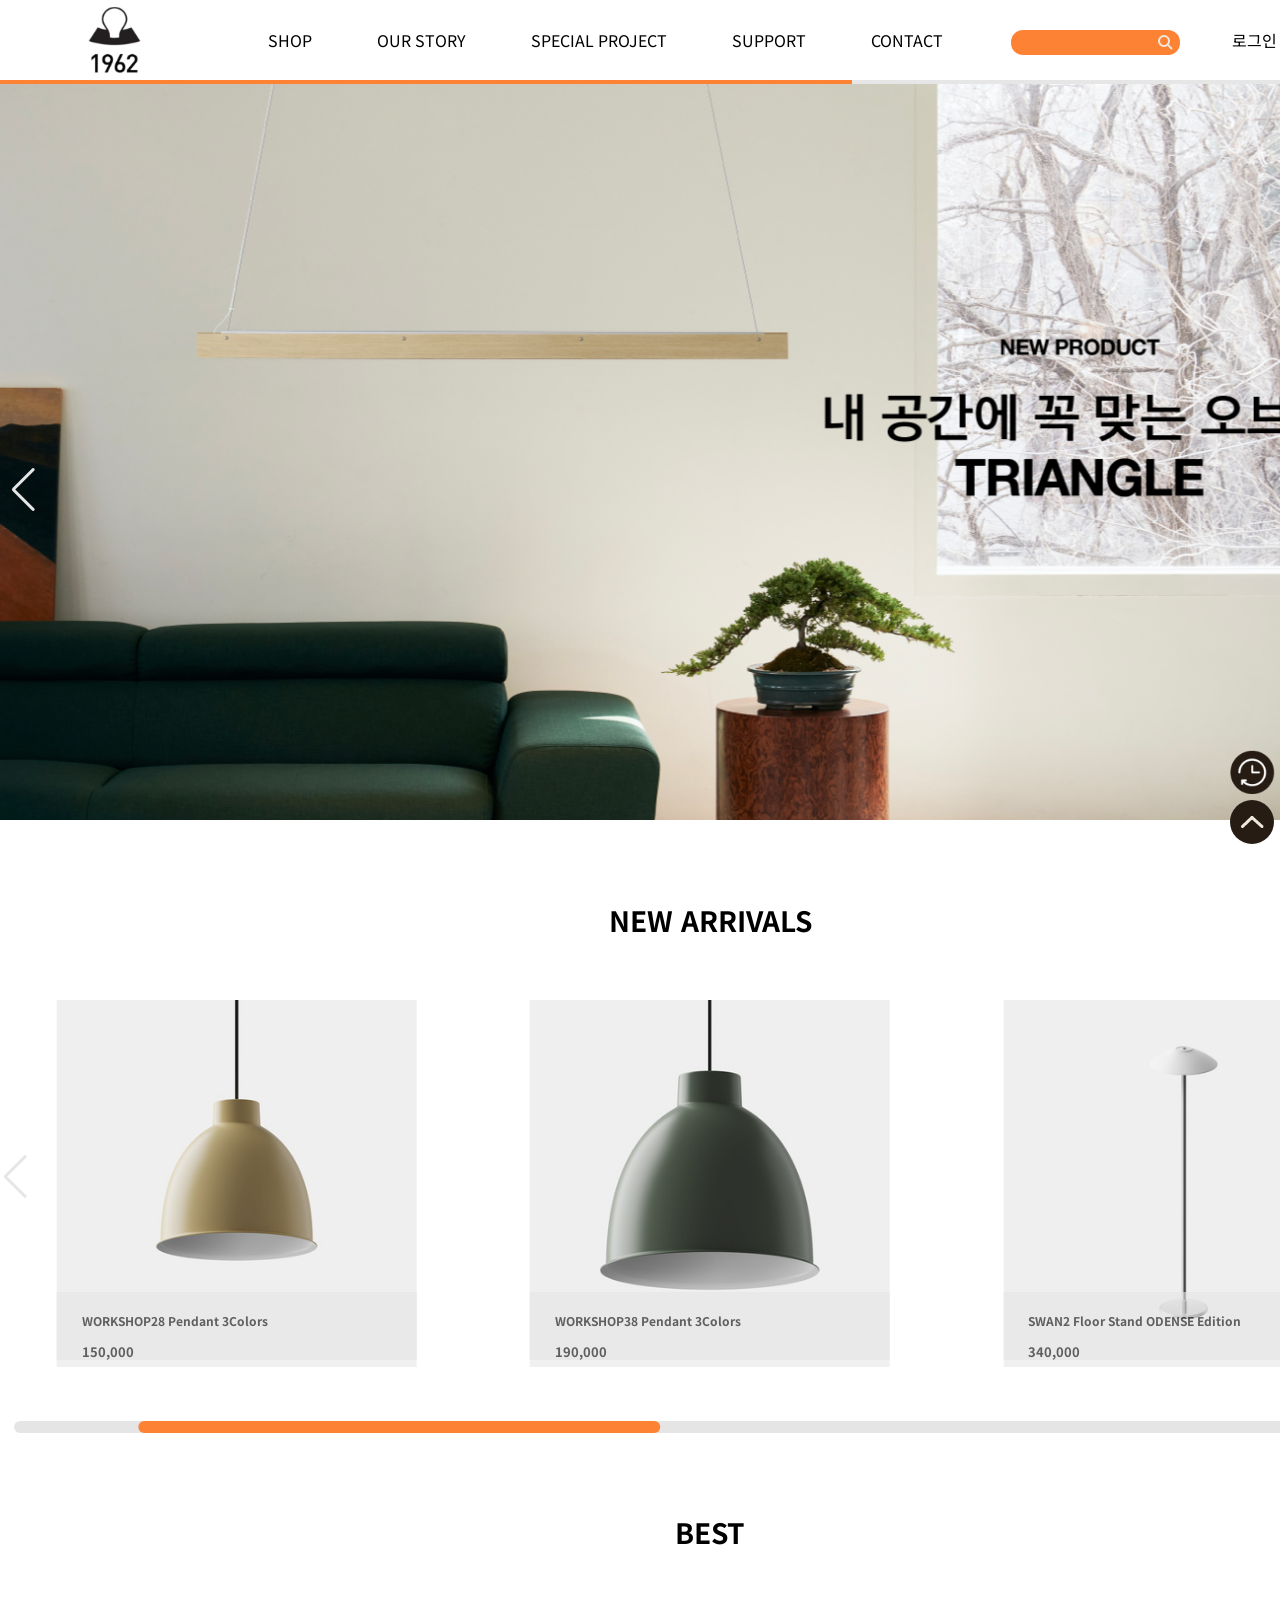
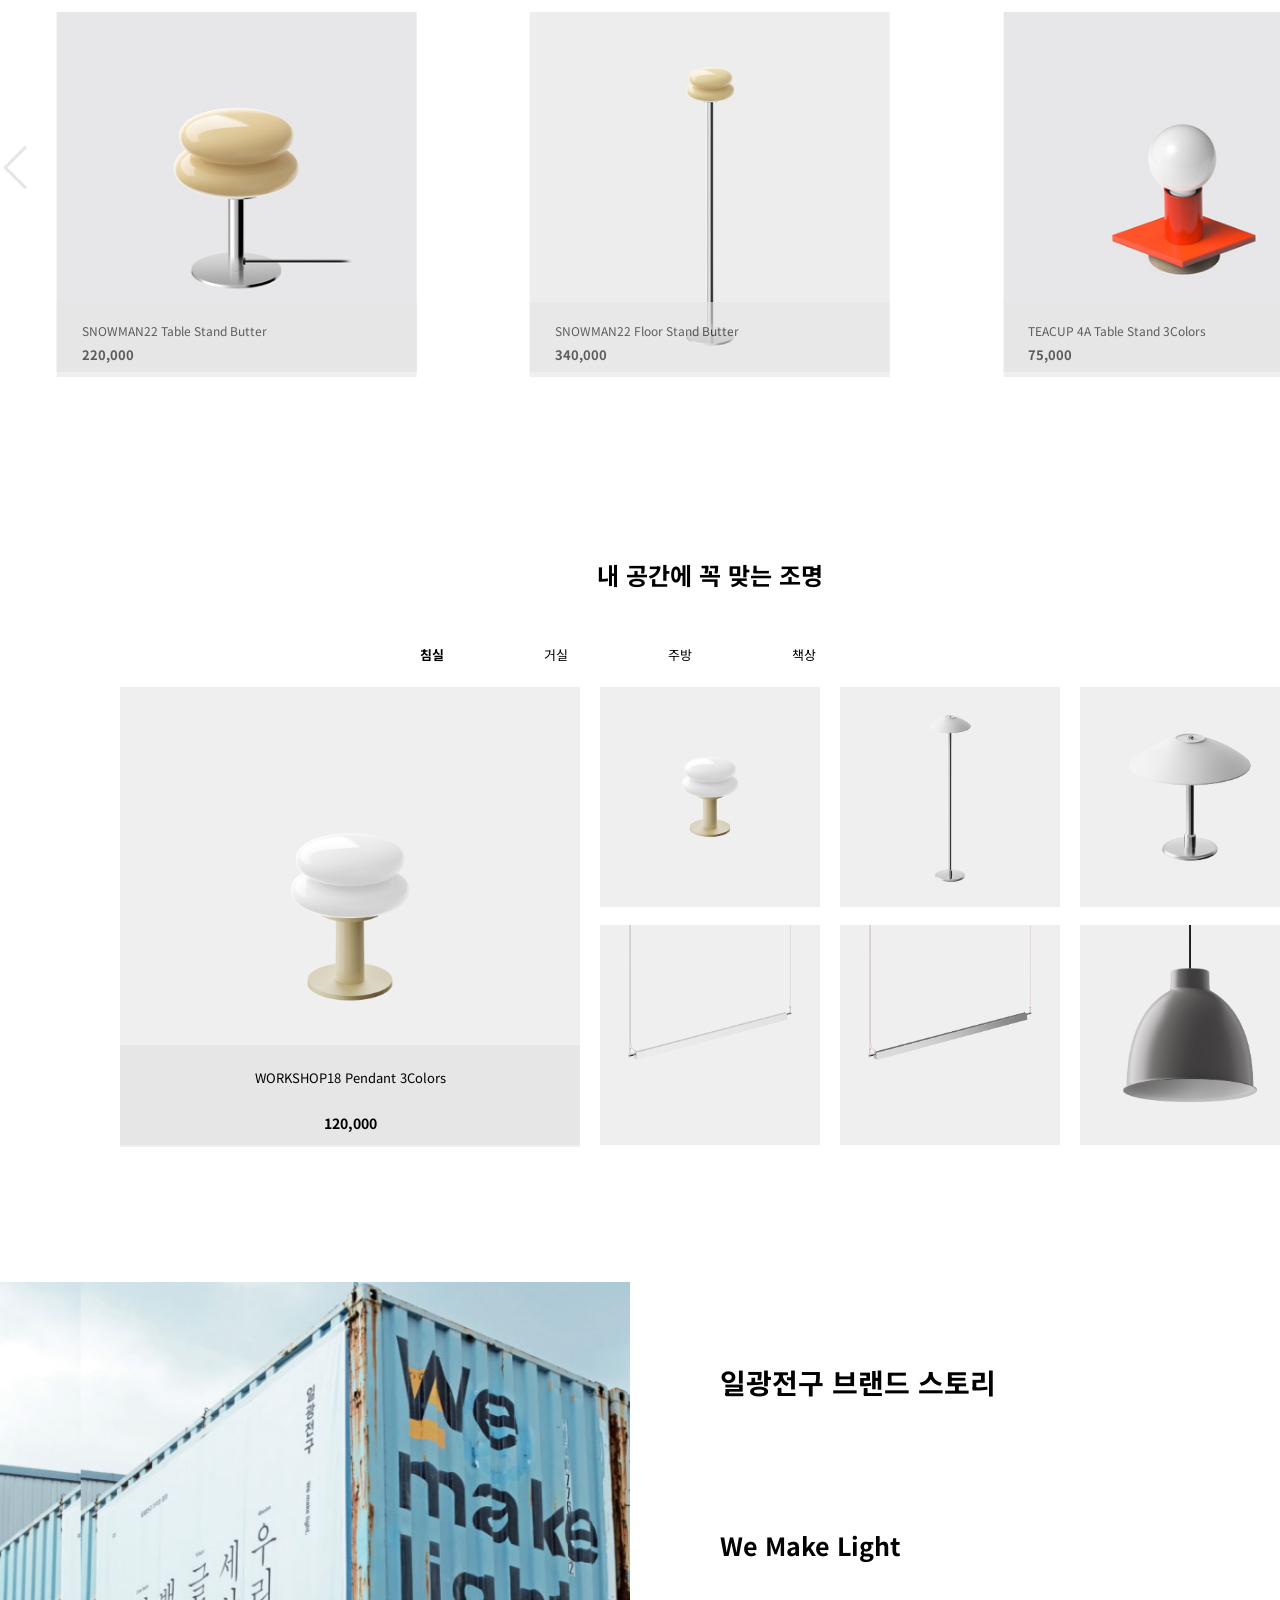
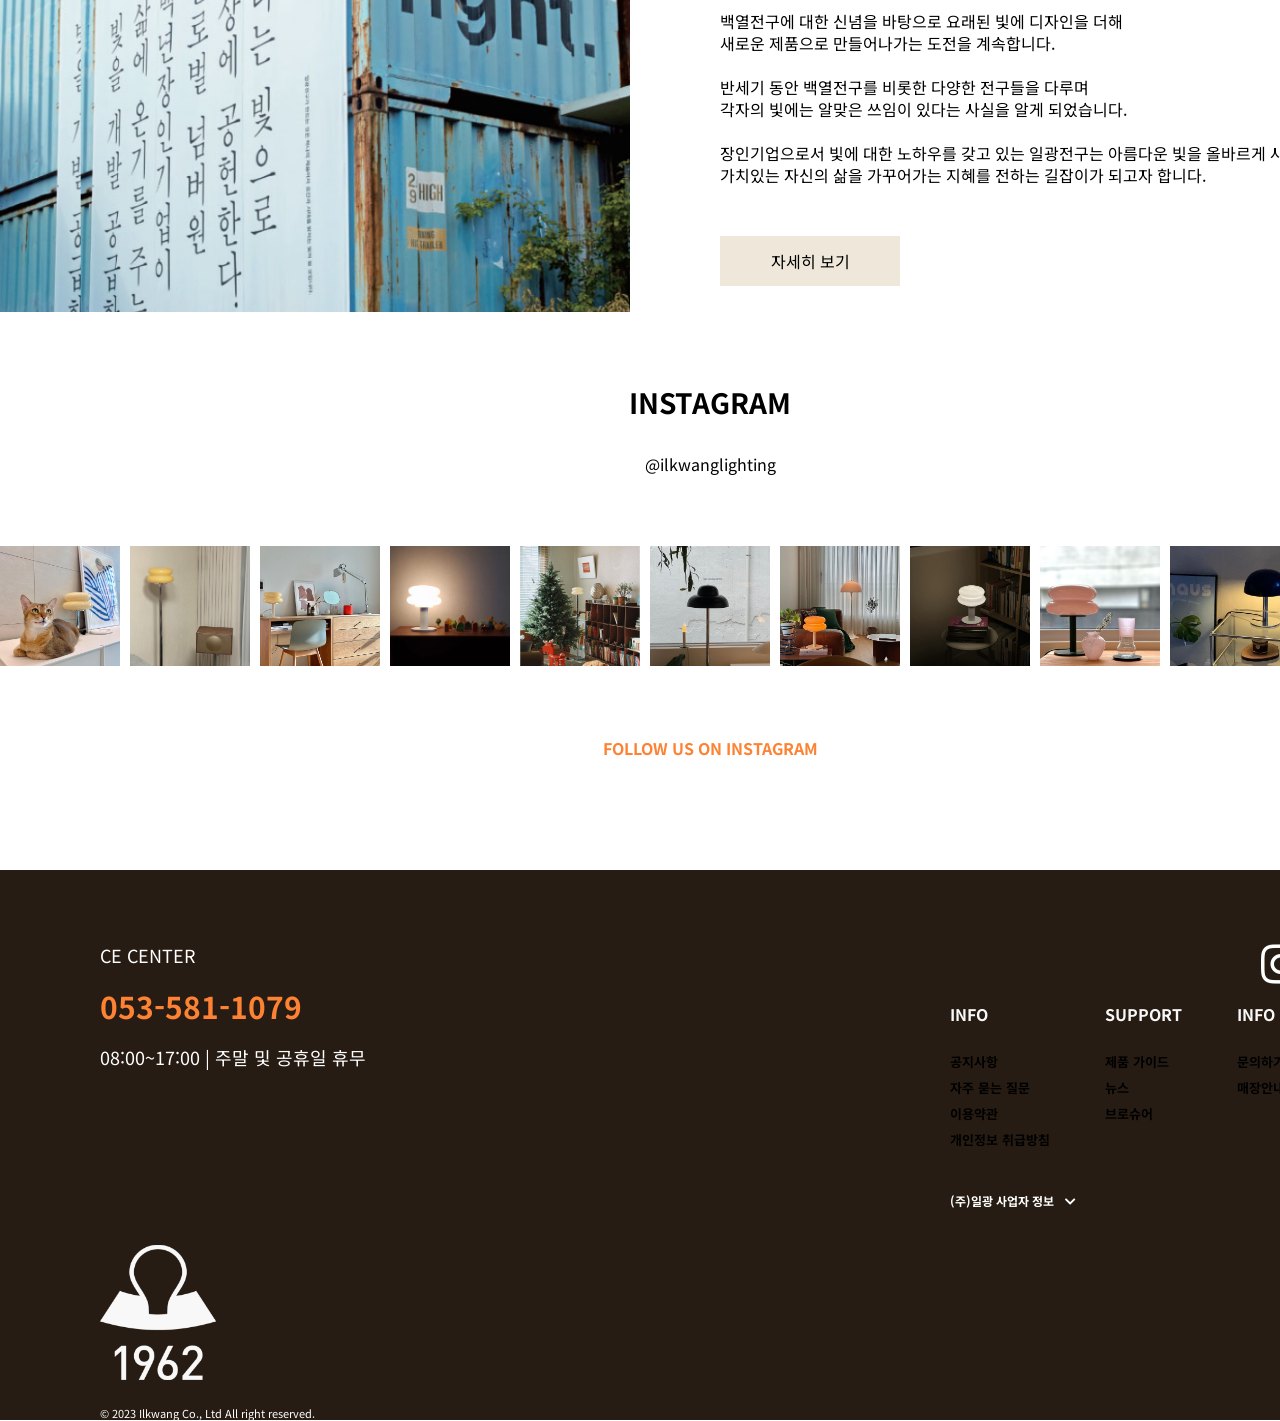
==== commit 6372cd0d: "gpgp" ====
--- a/index.html
+++ b/index.html
@@ -1008,5 +1008,8 @@
       <!--footer_right-->
     </footer>
     <!--footer-->
+
+
+    
   </body>
 </html>
